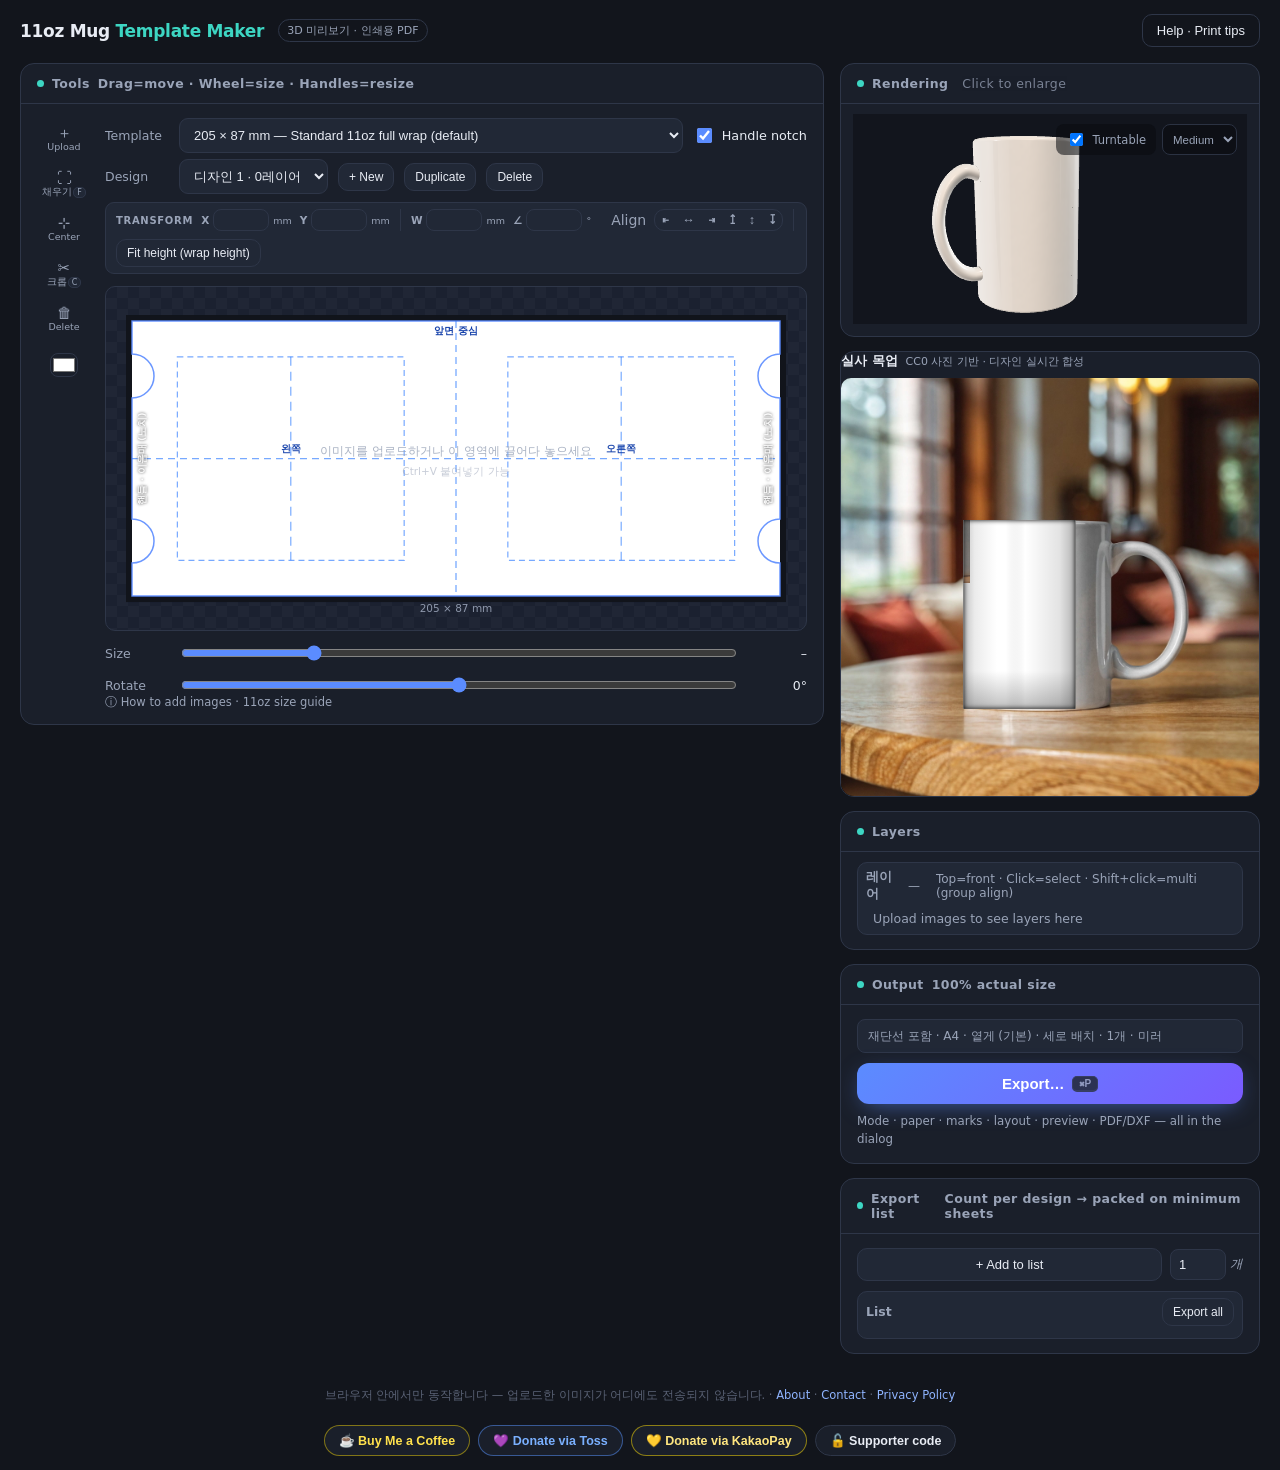
==== index.html @ 8a557fbe "feat(3d): scale the cup model to the design width (no image stretch) - dispCirc(w): slim body radius" ====
<!DOCTYPE html>
<html lang="ko">
<head>
<meta charset="UTF-8">
<meta name="viewport" content="width=device-width, initial-scale=1.0">
<title>11oz 머그컵 템플릿 메이커 — 3D 미리보기 · 인쇄용 PDF</title>
<link rel="stylesheet" href="styles.css?v=20261004l">
</head>
<body>

<header>
  <h1>11oz 머그컵 <span>템플릿 메이커</span></h1>
  <span class="badge">3D 미리보기 · 인쇄용 PDF</span>
  <span class="spacer"></span>
  <button class="btn ghost" id="helpBtn">사용법 · 인쇄 팁</button>
</header>

<main>
  <!-- WORK: big work canvas -->
  <section id="colWork" style="display:flex; flex-direction:column; gap:16px">
    <div class="card">
      <h2><span class="dot"></span>작업 <span class="sub">드래그=이동 · 휠=크기 · 핸들=리사이즈</span></h2>
      <div class="body ed-grid">
        <div class="toolrail" role="toolbar" aria-label="편집 도구">
          <button class="tool" id="fileBtn" title="이미지 업로드… (드래그&드롭 · Ctrl+V 가능)"><span class="ic">＋</span><span class="tl">업로드</span></button>
          <button class="tool" id="fitBtn" title="면에 꽉 채우기 (단축키 F)"><span class="ic">⛶</span><span class="tl">채우기<kbd>F</kbd></span></button>
          <button class="tool" id="centerBtn" title="가운데 정렬"><span class="ic">⊹</span><span class="tl">가운데</span></button>
          <button class="tool" id="cropBtn" title="선택 이미지를 사각형으로 자르기 (단축키 C)"><span class="ic">✂</span><span class="tl">크롭<kbd>C</kbd></span></button>
          <button class="tool" id="rmBtn" title="선택 이미지 삭제 (Delete)"><span class="ic">🗑</span><span class="tl">삭제</span></button>
          <button class="tool spacer-tool" tabindex="-1" aria-hidden="true"></button>
          <label class="tool bgtool" title="배경색"><input type="color" id="bgColor" value="#ffffff"></label>
          <input type="file" id="fileIn" accept="image/*" hidden>
        </div>
        <div class="ed-main">
        <div class="row" style="margin-top:0">
          <label class="lbl">템플릿</label>
          <select id="presetSel" style="flex:1">
            <option value="205x87">205 × 87 mm — 표준 11oz 풀랩 (기본)</option>
            <option value="216x89">216 × 89 mm — 8.5″ × 3.5″</option>
            <option value="229x89">229 × 89 mm — 9″ × 3.5″</option>
            <option value="197x89">197 × 89 mm — 7.75″ × 3.5″</option>
            <option value="custom">사용자 지정…</option>
          </select>
          <label class="check" title="실제 11oz 풀랩은 양쪽 짧은 가장자리에 핸들 반원 노치가 있습니다">
            <input type="checkbox" id="notchChk" checked> 핸들 노치
          </label>
        </div>
        <div class="row" id="customSizeRow" style="display:none">
          <label class="lbl">가로(mm)</label><input type="number" id="cwIn" min="60" max="260" step="0.5" value="205">
          <label class="lbl">세로(mm)</label><input type="number" id="chIn" min="40" max="120" step="0.5" value="87">
          <button class="btn small" id="applySize"> 적용</button>
        </div>
        <div class="row" style="margin-top:6px">
          <label class="lbl">디자인</label>
          <select id="designSel" title="독립된 디자인(시트) — 각각 별도의 레이어 스택"></select>
          <button class="btn small" id="dsgAdd" title="새 디자인 시트 추가">+ 새</button>
          <button class="btn small" id="dsgDup" title="현재 디자인 복제">복제</button>
          <button class="btn small" id="dsgDel" title="현재 디자인 삭제">삭제</button>
        </div>
        <div class="row ctrlbar">
          <span class="cb-lab">변형</span>
          <span class="numf"><label for="cxIn">X</label><input class="num" type="number" id="cxIn" step="0.5" title="선택 이미지 중심 X (mm)"><i>mm</i></span>
          <span class="numf"><label for="cyIn">Y</label><input class="num" type="number" id="cyIn" step="0.5" title="선택 이미지 중심 Y (mm)"><i>mm</i></span>
          <span class="cb-sep"></span>
          <span class="numf"><label for="wIn">W</label><input class="num" type="number" id="wIn" min="5" step="1" title="선택 이미지 폭 (mm)"><i>mm</i></span>
          <span class="numf"><label for="rotIn">∠</label><input class="num" type="number" id="rotIn" min="-180" max="180" step="1" title="회전 각도 (°)"><i>°</i></span>
          <span class="spacer" style="flex:1"></span>
          <span class="kv">정렬</span>
          <div class="seg" id="alignSeg" title="선택 레이어 정렬 — 1개=템플릿 기준, 여러 개=그룹 기준">
            <button data-a="l" title="왼쪽 맞춤">⇤</button>
            <button data-a="hc" title="가로 가운데">↔</button>
            <button data-a="r" title="오른쪽 맞춤">⇥</button>
            <button data-a="t" title="위쪽 맞춤">↥</button>
            <button data-a="vc" title="세로 가운데">↕</button>
            <button data-a="b" title="아래쪽 맞춤">↧</button>
          </div>
          <span class="cb-sep"></span>
          <button class="btn small" id="hfitBtn" title="선택한 이미지의 높이를 랩(템플릿) 높이에 비율 유지 맞춤">높이 맞추기 (랩 높이)</button>
        </div>
        <div id="cropBar">
          <span>✂ 크롭 모드 — 사각형 안=이동, 모서리 핸들=크기 조절</span>
          <span class="spacer" style="flex:1"></span>
          <button class="btn small primary" id="cropApply">적용</button>
          <button class="btn small" id="cropCancel">취소</button>
        </div>
        <div id="editorWrap" style="margin-top:12px">
          <canvas id="editor"></canvas>
          <div id="dropOverlay">이미지를 놓아주세요</div>
        </div>
        <div class="row">
          <label class="lbl">크기</label>
          <input type="range" id="scaleR" min="10" max="400" value="100">
          <span class="val" id="scaleV">–</span>
        </div>
        <div class="row">
          <label class="lbl">회전</label>
          <input type="range" id="rotR" min="-180" max="180" value="0">
          <span class="val" id="rotV">0°</span>
        </div>
        <details class="mini"><summary>이미지 넣는 법 · 11oz 크기 참고</summary>
          <div class="hint">파일을 화면에 <b>끌어다 놓거나</b> <kbd>Ctrl+V</kbd>로 붙여넣을 수 있습니다.
          <b>11oz 기준</b> 높이 약 9.5cm · 지름 약 8.2cm (프린터/press에 따라 ±몇 mm 보정). 실측 재단 크기는 “사용자 지정”으로.</div>
        </details>
        </div>
      </div>
    </div>
  </section>

  <!-- RAIL: mini render (top-right) + layers + output -->
  <section id="colRail">
    <div class="card" id="renderCard">
      <h2><span class="dot"></span>렌더링<span class="sub">클릭해서 크게 보기</span></h2>
      <div class="body" style="padding:10px 12px 12px">
        <div id="stageHome">
          <div id="stage">
            <canvas id="mug3d"></canvas>
            <div class="stage-ctrl">
              <label><input type="checkbox" id="autoSpin" checked> 턴테이블</label>
              <select id="spinSpd" title="턴테이블 회전 속도">
                <option value="0.08">느리게</option>
                <option value="0.20" selected>보통</option>
                <option value="0.45">빠르게</option>
              </select>
            </div>
            <div class="stage-hint">🖱️ 드래그=회전(상하=시점 고도) · Shift/우클릭 드래그=이동 · Ctrl 드래그=기울임 · 휠=줌 · 더블클릭=리셋</div>
          </div>
        </div>
      </div>
    </div>

    <div class="card" id="photoCard">
      <div class="ph-head"><b>실사 목업</b><span class="sub">CC0 사진 기반 · 디자인 실시간 합성</span></div>
      <div id="photoHome"><canvas id="mockup"></canvas></div>
    </div>
    <div class="card" id="layersCard">
      <h2><span class="dot"></span>레이어</h2>
      <div class="body" style="padding-top:10px">
        <div id="layerBox" style="margin-top:0">
          <div class="lyr-head"><b>레이어</b><span id="lyrCount"></span>
            <span class="spacer" style="flex:1"></span>
            <span>위=화면 위 · 클릭=선택 · Shift+클릭=복수(그룹 정렬)</span></div>
          <ul id="layerList"></ul>
        </div>
      </div>
    </div>

    <div class="card">
      <h2><span class="dot"></span>출력<span class="sub">100% 실제 크기</span></h2>
      <div class="body">
        <div class="out-sum" id="pdMini">재단선 포함 · A4 · 세로 배치 · 1개</div>
        <button class="btn primary full" id="printOpen" title="내보내기 다이얼로그 (Ctrl/⌘+P)">내보내기… <kbd>⌘P</kbd></button>
        <div class="hint" style="margin-top:8px">모드 · 용지 · 마크 · 배치 · 미리보기 · PDF/DXF — 전부 다이얼로그에서</div>
        <div id="adSlot" hidden></div>
      </div>
    </div>

    <div class="card">
      <h2><span class="dot"></span>내보내기 목록<span class="sub">디자인별 배치 개수 → 최소 용지로 한 번에</span></h2>
      <div class="body">
        <div class="save-row">
          <button class="btn full" id="draftSaveBtn" title="현재 작업을 목록에 추가">＋ 목록 추가</button>
          <span class="ncnt"><input id="draftSaveN" class="num" type="number" min="1" max="99" step="1" value="1" aria-label="배치 개수"><i>개</i></span>
        </div>
        <div id="draftBox">
          <div class="dhead"><span>목록 <span id="draftCount">(0)</span></span><span class="grow"></span>
            <button class="btn small" id="draftExportAll" disabled>전체 내보내기</button></div>
          <ul id="draftList"><li class="empty">아직 저장된 작업이 없습니다 — “임시 저장”을 누르면 여기에 쌓입니다.</li></ul>
        </div>

      </div>
    </div>
  </section>
</main>

<!-- render modal: big rendered view -->
<div id="renderModal">
  <div class="modal">
    <button class="btn small close" id="renderClose">닫기 ✕</button>
    <h3 style="margin-top:0">렌더링 미리보기</h3>
    <div id="renderSlot"></div>
  </div>
</div>

<div id="ctxMenu" hidden>
  <button data-act="back">뒤로 보내기</button>
  <button data-act="toback">맨 뒤로 보내기</button>
</div>

<!-- save panel (framed/sandboxed preview cannot auto-download) -->
<div id="savePanel">
  <div class="modal">
    <div class="pd-head"><h3>💾 저장 패널</h3><button class="btn small" id="spClose">닫기 ✕</button></div>
    <div id="spBody"></div>
  </div>
</div>

<!-- export dialog (single design or whole list) -->
<div id="printModal">
  <div class="modal print-dlg">
    <div class="pd-head">
      <h3>내보내기</h3>
      <span class="pd-sub">A4 전용 · 100% 실제 크기</span>
      <button class="btn small close" id="printClose">닫기 ✕</button>
    </div>
    <div class="pd-body">
      <div class="pd-opts">
        <div class="row" style="margin-top:0">
          <label class="lbl">범위</label>
          <div class="seg" id="scopeSeg">
            <button data-v="single" class="on">현재 디자인</button>
            <button data-v="list">목록 전체</button>
          </div>
          <span class="kv" id="scopeHint">한 장 내보내기</span>
        </div>

        <details class="acc" open>
          <summary>인쇄 내용<span class="acc-tag" id="sumContent">재단선 포함 · A4</span></summary>
          <div class="acc-body">
            <div class="row" style="margin-top:0">
              <label class="lbl">출력 모드</label>
              <div class="seg" id="modeSeg">
                <button data-v="cut" class="on">재단선 포함</button>
                <button data-v="mark">인식 마크만 (실루엣/스캔앤컷)</button>
              </div>
            </div>

            <div class="row">
              <label class="lbl">용지</label>
              <span class="kv" id="paperFixed">A4 · 210 × 297 mm <b>(고정)</b></span>
            </div>

            <div id="cutOpts">
              <div class="row">
                <label class="lbl">재단선 색</label>
                <div class="seg" id="cutSeg">
                  <button data-v="faint">아주 옅게</button>
                  <button data-v="light" class="on">옅게 (기본)</button>
                  <button data-v="mid">보통</button>
                </div>
                <span class="kv" id="cutSpec">0.15pt · 페일 시안</span>
              </div>
            </div>

            <div id="markOpts" style="display:none">
              <div class="row">
                <label class="lbl">기기</label>
                <div class="seg" id="markSeg">
                  <button data-v="silhouette" class="on">실루엣 (Type 1)</button>
                  <button data-v="brother">브라더 스캔앤컷 DX</button>
                </div>
              </div>
              <details class="mini"><summary>마크·DXF 안내</summary>
                <div class="hint" id="markHint"></div>
              </details>
            </div>
          </div>
        </details>

        <details class="acc" open>
          <summary>배치<span class="acc-tag" id="sumLayout">자동 · 1개 · 미러</span></summary>
          <div class="acc-body">
            <div class="row" style="margin-top:0">
              <label class="lbl">배치</label>
              <div class="seg" id="orientSeg">
                <button data-v="auto" class="on">자동</button>
                <button data-v="v">세로</button>
                <button data-v="h">가로</button>
              </div>
            </div>

            <div class="row" id="copiesRow">
              <label class="lbl">개수</label>
              <select id="copiesSel" title="페이지에 배치할 개수 — 가로 최대 3 · 세로 최대 2">
                <option value="1" selected>1개</option>
                <option value="2">2개</option>
                <option value="3">3개</option>
              </select>
              <label class="check" title="서브리메이션 전사 인쇄는 좌우를 반전해서 인쇄합니다">
                <input type="checkbox" id="mirrorChk" checked> 좌우 반전(미러) 인쇄
              </label>
            </div>

            <div class="row" id="copyDesignRow" style="display:none" title="배치별로 다른 디자인을 지정할 수 있습니다">
              <label class="lbl">배치별 디자인</label>
              <span id="copyDesignSel" style="display:flex; gap:8px; flex-wrap:wrap; align-items:center"></span>
            </div>
          </div>
        </details>

        <div class="row" id="bmCutRow" style="display:none">
          <label class="lbl">컷 파일</label>
          <label class="cbrow"><input type="checkbox" id="bmCut"><span>DXF + SVG 컷 파일도 함께 저장 (개별 파일 · ZIP 없음)</span></label>
        </div>

      </div>
      <div class="pd-view">
        <div class="divider"></div>

        <canvas id="pagePrev" width="420" height="594"></canvas>
        <div class="prev-nav" id="prevNav" style="display:none">
          <button class="btn small" id="prevPgPrev" title="이전 쪽">◀</button>
          <span id="prevPgInfo">1 / 1</span>
          <button class="btn small" id="prevPgNext" title="다음 쪽">▶</button>
        </div>
        <div class="prev-cap" id="prevCap">미리보기</div>

        <div class="hint" style="margin-top:8px">
          인쇄는 꼭 <b>“실제 크기 / 100%”</b> (맞춤 인쇄 금지) · 미러 켜짐 = 전사용 · 화면 미리보기 = 실제 머그에 올린 모습
        </div>
      </div>
    </div>
    <div class="pd-foot">
        <div id="exportBar">
          <button class="btn primary" id="exportBtn">PDF 내보내기</button>
          <button class="btn" id="dxfBtn" style="display:none"
            title="컷 외곽 벡터 — Silhouette Studio / Brother Canvas Workspace에서 불러오기">DXF 내보내기 (컷 외곽)</button>
          <span class="grow"></span>
          <span class="kv" id="fitInfo"></span>
        </div>

    </div>
  </div>
</div>

<footer><span>브라우저 안에서만 동작합니다 — 업로드한 이미지가 어디에도 전송되지 않습니다. · <a href="about.html">소개</a> · <a href="contact.html">문의</a> · <a href="privacy.html">개인정보처리방침</a></span></footer>
<div id="supportRow" aria-label="후원 링크"></div>

<div id="toast"></div>

<div id="helpModal">
  <div class="modal">
    <button class="btn small close" id="helpClose">닫기 ✕</button>
    <h3>기본 사용 흐름</h3>
    <ul>
      <li>템플릿 크기 선택 (기본 <code>205 × 87 mm</code>, 인치 기원 템플릿도 선택 가능)</li>
      <li>이미지 업로드 → 2D 편집기에서 드래그/휠로 위치·크기·회전 지정 (3D 미리보기에 바로 반영) · 내보내기 시 <b>저장 패널</b>이 열립니다 · 일괄 내보내기는 <b>합본 PDF (A4)</b> · <b>앞면/뒷면 가이드</b>(파란 점선, 인쇄 안 됨) — 왼쪽·가운데·오른쪽 3곳 스냅(2.5mm 안으로 끌면 자동 스냅 + “왼쪽/앞면/오른쪽 정렬 ✓”), 뒷면·핸들=양쪽 가장자리(템플릿 노치/라벨 위치)</li>
      <li>3D 뷰: <b>드래그</b>=회전(상하=고도) · <b>Shift/우클릭 드래그</b>=화면 이동 · <b>Ctrl 드래그</b>=좌우 기울임 · <b>휠</b>=줌 · <b>더블클릭</b>=뷰 리셋 · <b>턴테이블</b>=자동 360° 회전(속도 선택 가능, 드래그해서 놓으면 관성 회전)</li>
      <li><b>내보내기 다이얼로그</b>(상단·우측 레일 버튼 또는 <kbd>Ctrl/⌘+P</kbd>) — <b>범위(현재 디자인/목록 전체)</b>·모드·마크·배치를 왼쪽에서, <b>미리보기</b>·PDF/DXF 내보내기를 오른쪽/하단에서 · 용지는 <b>A4 전용</b> · 100% 크기로 인쇄</li>
      <li><b>디자인·레이어</b>: 이미지는 레이어로 쌓입니다 — 목록에서 <b>순서 바꾸기(▲▼)·보이기/숨기기·삭제·선택</b>, 정렬 버튼 6개(좌/가운데/우·상/중앙/하)로 템플릿에 맞춤. <b>+새 디자인</b>으로 시트를 따로 만들고, 배치가 2개 이상이면 <b>배치별 디자인</b>으로 서로 다른 디자인을 한 페이지에 섞어 인쇄할 수 있습니다 (같은 것도 여러 개, 다른 것도 여러 개)</li>
      <li><b>작업창·렌더링·임시저장</b>: 오른쪽 <b>렌더링 창 클릭</b> = 모달에서 크게 보기 (더블클릭은 취소+뷰 리셋, ESC/바깥 클릭으로 닫기) · 레이어 <b>Shift+클릭</b>으로 복수 선택 후 정렬 → <b>그룹 기준</b> 정렬 · <b>크롭</b> 버튼으로 영역 잘라내기(적용/취소) · 레이어 <b>W</b> 버튼(기본 ON)으로 흰색을 투명 처리해 인쇄 불가 W 제거 · <b>임시 저장</b> 버튼으로 쌓아두고 <b>전체 내보내기</b> → 내보내기 창의 <b>범위=목록 전체</b>로 합본 PDF 한 번에 저장 (ZIP 없음 · 미리보기에서 쪽 확인)</li>
    </ul>

    <h3>인쇄 요령</h3>
    <ul>
      <li>스케일은 반드시 <b>100% (실제 크기)</b>. “맞춤/페이지에 맞게”는 크기가 어긋납니다.</li>
      <li><b>미러(좌우 반전) ON</b>: 서브리메이션 전사 인쇄용 — 전사지는 도면을 뒤집어 붙이므로 반전해서 인쇄해야 머그에 정방향으로 나옵니다. 이미지가 이미 반전된 파일이면 체크를 해제하세요.</li>
      <li>용지: 기본 <b>A4</b> (실루엣/스캔앤컷 인터넷 A4 마크 템플릿과 동일 배치 · US Letter도 선택 가능) · 양면 아님 · 고품질 사진/서브리메이션 용지 권장</li>
      <li>템플릿 모양: 실제 11oz 풀랩처럼 <b>양쪽 짧은 가장자리에 핸들 노치(반원 컷아웃)</b>가 있습니다. 머그press용 평판이 필요하면 노치를 해제하세요.</li>
    </ul>

    <h3>모드 1 — 재단선 포함 (가위/재단기용)</h3>
    <ul>
      <li>템플릿 <b>외곽선(노치 포함)</b>을 따라 <b>0.15pt 페일 시안 절취선</b>이 인쇄됩니다(거의 보이지 않는 색).</li>
      <li><b>배치(중복 인쇄)</b>: 재단선 모드는 <b>가로 최대 3개 / 세로 최대 2개</b>까지 한 페이지에 배치됩니다.</li>
      <li>재단선 바깥의 안내문은 잘라내면 사라지는 여백용 텍스트입니다.</li>
      <li>종이 재단기(트리머)로 선을 따라 재단 → 전사 테이프로 머그에 고정.</li>
    </ul>

    <h3>모드 2 — 인식 마크만 인쇄 (절취선 없음)</h3>
    <ul>
      <li><b>실루엣 (Silhouette Type 1)</b>: 좌상단 사각 마크 + 우상단·좌하단 L자 마크 — 공식 <i>Silhouette Connect</i> 매뉴얼의 도면에서 <b>이미지로 추출</b> PDF의 별도 레이어(OCG)로 배치했습니다 (임의 그리기 아님). Studio 기본값 준수: 인셋 15.875mm · 길이 20mm · 두께 0.99mm(0.039″), 용지 <b>A4</b>
        Studio에서 <code>페이지 설정 → 등록 마크 → Type 1, A4</code>를 맞춘 뒤 재단 사각형을 그리면 컷 데이터가 됩니다. (PDF는 마크와 도면만 인쇄)</li>
      <li><b>브라더 스캔앤컷 DX (Print to Cut)</b>: 네 모서리 타깃(동심원+바) 마크 — 공식 <i>Brother ScanNCut Link</i> 매뉴얼 다이어그램에서 <b>이미지로 추출</b> 별도 레이어로 배치했습니다. 용지 <b>A4</b>
        CanvasWorkspace에서 <code>Artboard Size = A4</code> + <code>Show Registration Mark</code>를 켜고 재단 사각형(= 템플릿 크기)을 그려 FCM으로 전송하세요. 배치가 조금 다를 경우를 대비해 마크 위치 오차가 있으면 기기의 스캔(직접 컷) 기능을 쓰세요.</li>
      <li>이 모드에서는 <b>절취선을 인쇄하지 않습니다</b> — 대신 <b>DXF 내보내기</b>로 컷 외곽 벡터 파일을 받아 실루엣 스튜디오/브라더 캔버스에 그대로 불러오세요 (레이어 불필요, mm 단위, 페이지 좌표 일치).</li>
      <li>이 모드의 배치는 <b>세로만</b> 가능하며 병렬 <b>최대 2개</b>까지 배치됩니다.</li>
      <li>선택한 개수가 인식 마크 영역과 겹치면 <b>자동으로 개수를 줄이고 안내</b>합니다 (가능한 크기에서는 2개 그대로).</li> 재단 경계는 인쇄된 디자인 가장자리(배경색 경계)를 보고 재단하거나, 컷 데이터의 사각형을 따릅니다. 배경을 흰색으로 두면 경계가 보이지 않니 배경색을 지정하는 편이 재단하기 쉽습니다.</li>
      <li>마크는 검정으로 또렷해야 인식됩니다. 광택/색이 있는 용지에는 인식이 어려울 수 있습니다.</li>
    </ul>

    <h3>튜닝 팁</h3>
    <ul>
      <li>머그/프린터마다 오차가 있으니, 첫 시안을 재단해서 실측 → “사용자 지정” 크기로 보정하세요.</li>
      <li>재단선 색은 “아주 옅게 → 옅게 → 보통” 중 출력 결과에 맞게 고르면 됩니다.</li>
    </ul>
  </div>
</div>

<script type="importmap">{"imports":{"three":"./vendor/three.module.js"}}</script>
  <!-- ===== script load order: vendor → data → app slices → i18n/effects → 3D ===== -->
  <!-- vendor/lib -->
  <script src="js/fcm-lib.js?v=20261004l"></script>
  <script src="js/pure.js?v=20261004l"></script>
  <script src="js/config.js?v=20261004l"></script>
  <!-- data/pipeline -->
  <script src="js/store.js?v=20261005b"></script>
  <script src="js/export.js?v=20261005b"></script>
  <!-- app slices (dependency order) -->
  <script src="js/design-core.js?v=20261006d"></script>
  <script src="js/stage3d.js?v=20261005c"></script>
  <script src="js/editor-canvas.js?v=20261005c"></script>
  <script src="js/editor-ops.js?v=20261005c"></script>
  <script src="js/editor-preview.js?v=20261005c"></script>
  <script src="js/support.js?v=20261005c"></script>
  <script src="js/app.js?v=20261005c"></script>
  <!-- i18n/effects -->
  <script src="js/i18n.js?v=20261005a"></script>
  <script src="js/mockup.js?v=20261006d"></script>
  <!-- 3D stage -->
  <script src="js/mv-boot.js?v=20261006d"></script>
</body>
</html>
---- styles.css ----
:root{
    --bg:#12151c; --panel:#1a1f2a; --panel2:#212836; --line:#2e3648;
    --txt:#e8ecf4; --sub:#9aa4b8; --acc:#5b8cff; --acc2:#3dd6c3;
    --warn:#ffb454; --err:#ff6b7a; --ok:#4ade80;
    --radius:14px;
  }
  *{box-sizing:border-box; -webkit-tap-highlight-color:transparent}
  html,body{margin:0; padding:0; background:var(--bg); color:var(--txt);
    font-family:system-ui,-apple-system,"Apple SD Gothic Neo","Malgun Gothic","Noto Sans KR",sans-serif; font-size:14px;}
  header{display:flex; align-items:center; gap:14px; padding:14px 20px 6px;}
  header h1{font-size:17px; margin:0; font-weight:700; letter-spacing:-.3px}
  header h1 span{color:var(--acc2); font-weight:600}
  header .badge{font-size:11px; color:var(--sub); border:1px solid var(--line); padding:3px 8px; border-radius:99px}
  header .spacer{flex:1}
  .btn{appearance:none; border:1px solid var(--line); background:var(--panel2); color:var(--txt);
    padding:8px 14px; border-radius:10px; font-size:13px; cursor:pointer; transition:.15s; font-weight:500}
  .btn:hover{border-color:var(--acc); color:#fff}
  .btn.primary{background:linear-gradient(135deg,var(--acc),#7a5bff); border:none; color:#fff; font-weight:700;
    padding:12px 22px; font-size:15px; border-radius:12px; box-shadow:0 6px 24px -8px rgba(91,140,255,.7)}
  .btn.primary:hover{filter:brightness(1.1)}
  .btn.primary:disabled{opacity:.45; cursor:not-allowed; box-shadow:none}
  .btn.small{padding:6px 10px; font-size:12px}
  .btn.ghost{background:transparent}

  main{display:grid; gap:16px; padding:10px 20px 28px; max-width:1720px; margin:0 auto;
    grid-template-columns:minmax(0,1fr) 420px;
    grid-template-areas:"work rail"; align-items:start}
  #colWork{grid-area:work} #colRail{grid-area:rail}
  #colRail{display:flex; flex-direction:column; gap:14px}
  @media (max-width:1279px){
    main{grid-template-columns:minmax(0,1fr) 360px}
  }
  @media (max-width:980px){
    main{grid-template-columns:1fr; grid-template-areas:"work" "rail"}
  }
  .card{background:var(--panel); border:1px solid var(--line); border-radius:var(--radius); overflow:hidden}
  .card h2{font-size:12.5px; margin:0; padding:12px 16px; color:var(--sub); font-weight:600;
    border-bottom:1px solid var(--line); display:flex; align-items:center; gap:8px; letter-spacing:.4px}
  .card h2 .dot{width:7px;height:7px;border-radius:50%;background:var(--acc2)}
  .card .body{padding:14px 16px}

  /* 3D */
  #stage{position:relative; background:
     radial-gradient(1200px 500px at 50% -10%, #2a3347 0%, transparent 60%),
     linear-gradient(#171c26,#12151c);
     min-height:190px; height:210px}
  #renderSlot #stage{min-height:400px; height:min(66vh,560px)}
  #stageHome:empty::after{content:'모달을 여세요'}
  #mug3d{width:100%; height:100%; display:block; touch-action:none; cursor:grab}
  #mug3d:active{cursor:grabbing}
  .stage-hint{position:absolute; left:12px; bottom:10px; font-size:11.5px; color:var(--sub);
    background:rgba(10,12,16,.55); backdrop-filter:blur(6px); padding:6px 10px; border-radius:8px; pointer-events:none}
  .stage-ctrl{position:absolute; right:10px; top:10px; display:flex; gap:6px}
  .stage-ctrl label{display:flex; align-items:center; gap:6px; font-size:11.5px; color:var(--sub);
    background:rgba(10,12,16,.55); padding:6px 10px; border-radius:8px; cursor:pointer}
  .stage-ctrl select{font-size:11.5px; color:var(--sub); background:rgba(10,12,16,.55);
    border:1px solid #2b3242; border-radius:8px; padding:6px 6px; cursor:pointer; outline:none}

  /* editor */
  #editorWrap{position:relative; background:
    repeating-conic-gradient(#202635 0% 25%, #1b2130 0% 50%) 0 0/22px 22px;
    border-radius:10px; border:1px solid var(--line); overflow:hidden}
  #editor{width:100%; display:block; touch-action:none}
  #dropOverlay{position:absolute; inset:0; display:none; align-items:center; justify-content:center;
    background:rgba(91,140,255,.12); border:2px dashed var(--acc); border-radius:10px; font-weight:700; color:#cfe0ff; pointer-events:none}
  #editorWrap.dragover #dropOverlay{display:flex}
  .row{display:flex; gap:10px; align-items:center; margin-top:12px; flex-wrap:wrap}
  .row label.lbl{font-size:12.5px; color:var(--sub); min-width:64px}
  /* design/layer panel */
  #layerBox{margin-top:10px; border:1px solid var(--line); border-radius:10px;
    background:var(--panel2); padding:6px 8px 4px}
  #layerBox .lyr-head{display:flex; align-items:center; gap:8px; font-size:12px; color:var(--sub); margin-bottom:4px}
  #layerBox .lyr-head b{color:var(--text); font-size:12.5px}
  #layerList{list-style:none; margin:0; padding:0; max-height:120px; overflow:auto}
  #layerList li{display:flex; align-items:center; gap:6px; padding:3px 6px; border-radius:7px;
    font-size:12.5px; color:var(--text); cursor:pointer; border:1px solid transparent}
  #layerList li:hover{background:rgba(255,255,255,0.04)}
  #layerList li.on{background:rgba(91,140,255,0.16); border-color:rgba(91,140,255,0.55)}
  #layerList li.hidden-layer .lyr-name{opacity:.4; text-decoration:line-through}
  #layerList .lyr-name{flex:1; overflow:hidden; text-overflow:ellipsis; white-space:nowrap}
  #layerList .lbtn{background:none; border:none; color:var(--sub); cursor:pointer;
    font-size:12.5px; padding:1px 5px; border-radius:5px; line-height:1.3}
  #layerList .lbtn:hover{background:rgba(255,255,255,0.10); color:var(--text)}
  #layerList .eye{width:22px; text-align:center}
  #alignSeg{flex:0 0 auto; flex-wrap:wrap}
  #alignSeg button{padding:3px 7px; font-size:12.5px}
  #copyDesignRow .cdsel{max-width:130px}
  /* output panel: collapsible groups */
  .acc{border:1px solid var(--line); border-radius:10px; background:var(--panel2); margin-top:10px}
  .acc>summary{cursor:pointer; padding:9px 12px; font-size:12.5px; color:var(--sub);
    font-weight:600; display:flex; align-items:center; gap:8px; list-style:none; user-select:none}
  .acc>summary::-webkit-details-marker{display:none}
  .acc>summary::before{content:'▸'; font-size:10px; color:var(--sub); transition:transform .15s}
  .acc[open]>summary::before{content:'▾'}
  .acc>summary:hover{color:var(--txt)}
  .acc-tag{margin-left:auto; font-weight:500; color:var(--txt); background:var(--panel);
    border:1px solid var(--line); padding:1px 9px; border-radius:999px; font-size:11.5px; white-space:nowrap}
  .acc-body{padding:2px 12px 12px; display:flex; flex-direction:column; gap:6px}
  .acc-body .hint{margin-top:4px}
  details.mini>summary{cursor:pointer; font-size:11.5px; color:var(--sub); list-style:none; user-select:none}
  details.mini>summary::-webkit-details-marker{display:none}
  details.mini>summary::before{content:'ⓘ '}
  details.mini>summary:hover{color:var(--txt)}
  #exportBar #fitInfo{margin-left:auto}
  /* render mini card */
  #renderCard h2 .sub{font-weight:400; opacity:.75; margin-left:6px}
  #renderCard .stage-hint{display:none}          /* long hint only in modal */
  /* layer multi-select (group align) */
  #layerList li.sel{box-shadow:inset 0 0 0 1.5px rgba(91,140,255,.75)}
    /* drafts (임시 저장 목록) */
  #draftBox{margin-top:10px; border:1px solid var(--line); border-radius:10px; background:var(--panel2); padding:6px 8px}
  #draftBox .dhead{display:flex; align-items:center; gap:8px; font-size:12.5px; color:var(--sub); font-weight:600}
  #draftBox .dhead .grow{flex:1}
  #draftList{list-style:none; margin:6px 0 0; padding:0; max-height:150px; overflow:auto; display:flex; flex-direction:column; gap:5px}
  #draftList li{display:flex; align-items:center; gap:7px; background:var(--panel); border:1px solid var(--line);
    border-radius:8px; padding:4px 7px; font-size:12px; color:var(--txt)}
  #draftList li img{width:34px; height:24px; object-fit:cover; border-radius:4px; background:#fff; flex:none}
  #draftList .empty{color:var(--sub); font-size:11.8px; padding:4px 2px; border:none; background:none}
  /* crop bar */
  #cropBar{display:none; align-items:center; gap:8px; margin-top:8px; font-size:12.5px; color:var(--sub)}
  #cropBar.show{display:flex}
  /* render modal extras */
  #renderModal .modal{max-width:min(86vw,1020px); text-align:center}
  #renderModal #stage{margin:0 auto; border-radius:12px; overflow:hidden}
  input[type=range]{flex:1; min-width:110px; accent-color:var(--acc)}
  .val{font-variant-numeric:tabular-nums; font-size:12.5px; color:var(--txt); min-width:58px; text-align:right}
  input[type=number]{width:74px; background:var(--panel2); border:1px solid var(--line); color:var(--txt);
    padding:7px 8px; border-radius:8px; font-size:13px}
  input[type=color]{width:42px; height:32px; border:1px solid var(--line); background:var(--panel2);
    border-radius:8px; padding:2px; cursor:pointer}
  select{background:var(--panel2); border:1px solid var(--line); color:var(--txt); padding:8px 10px;
    border-radius:9px; font-size:13px; cursor:pointer}
  .seg{display:inline-flex; background:var(--panel2); border:1px solid var(--line); border-radius:10px; overflow:hidden}
  .seg button{appearance:none; border:none; background:transparent; color:var(--sub); padding:8px 13px;
    font-size:12.5px; cursor:pointer; font-weight:600}
  .seg button.on{background:var(--acc); color:#fff}
  .seg button:disabled{opacity:.35; cursor:not-allowed}
  .hint{font-size:11.8px; color:var(--sub); line-height:1.55; margin-top:8px}
  .hint b{color:var(--txt)}
  .divider{height:1px; background:var(--line); margin:14px -16px}
  .inline{display:flex; align-items:center; gap:8px}
  .check{display:flex; align-items:center; gap:7px; font-size:12.8px; color:var(--txt); cursor:pointer; user-select:none}
  .check input{accent-color:var(--acc); width:15px; height:15px}

  /* page preview */
  #pagePrev{width:100%; max-width:300px; display:block; margin:0 auto; border-radius:6px;
    box-shadow:0 8px 30px -12px #000; background:#fff}
  .prev-cap{text-align:center; font-size:11.5px; color:var(--sub); margin-top:8px}

  #exportBar{display:flex; gap:12px; align-items:center; margin-top:14px; flex-wrap:wrap}
  #exportBar .grow{flex:1}

  #toast{position:fixed; left:50%; bottom:26px; transform:translateX(-50%) translateY(80px);
    background:#0c0f15; border:1px solid var(--line); color:var(--txt); padding:11px 18px; border-radius:12px;
    font-size:13.5px; opacity:0; transition:.35s; z-index:60; pointer-events:none; box-shadow:0 12px 40px -10px #000}
  #toast.show{transform:translateX(-50%) translateY(0); opacity:1}
  #toast.err{border-color:var(--err); color:#ffd7dc}
  #toast.ok{border-color:var(--ok)}

  /* modal */
  #savePanel{position:fixed; inset:0; z-index:90; background:rgba(5,7,10,.82); backdrop-filter:blur(4px);
  display:none; align-items:center; justify-content:center}
#savePanel.open{display:flex}
#savePanel .modal{width:min(94vw,760px); max-height:94vh; overflow:auto; text-align:left}
#savePanel h3{margin:0 0 4px; text-align:center}
#savePanel .sp-name{font-weight:700; font-size:13.5px; word-break:break-all; margin:6px 0 2px}
#savePanel .sp-sub{font-size:12px; color:var(--sub)}
#savePanel iframe{width:100%; height:min(38vh,340px); border:1px solid #2a3140; border-radius:8px;
  background:#fff; margin-top:8px}
#savePanel .sp-hint{font-size:12.5px; line-height:1.6; color:var(--sub);
  background:#141926; border:1px solid #242c3d; border-radius:8px; padding:8px 10px; margin-top:8px}
#savePanel .sp-hint b{color:#dfe6f3}
#savePanel .sp-btns{display:flex; gap:8px; flex-wrap:wrap; margin-top:8px}
#savePanel .sp-drag{display:block; text-align:center; padding:8px 10px; border-radius:8px; margin-top:8px;
  border:1px dashed #3d4a63; color:#8fb4ff; font-size:12.5px; font-weight:600; text-decoration:none;
  background:#10141d; width:100%}
#savePanel .sp-url{width:100%; margin-top:8px; font-size:11.5px; padding:7px 9px; border-radius:6px;
  border:1px solid #2a3140; background:#0e1219; color:#9fb2d0}
#renderModal{position:fixed; inset:0; background:rgba(5,7,10,.78); backdrop-filter:blur(4px);
    display:none; align-items:center; justify-content:center; z-index:60; padding:20px}
  #renderModal.open{display:flex}
  /* ---- print settings dialog (Illustrator-style) ---- */
  #printModal{position:fixed; inset:0; background:rgba(5,7,10,.78); backdrop-filter:blur(4px);
    display:none; align-items:center; justify-content:center; z-index:70; padding:18px}
  #printModal.open{display:flex}
  #printModal .print-dlg{width:min(1140px,95vw); max-height:92vh; display:flex; flex-direction:column;
    padding:0; overflow:hidden; text-align:left}
  .pd-head{display:flex; align-items:baseline; gap:12px; padding:14px 18px 12px; border-bottom:1px solid var(--line)}
  .pd-head h3{margin:0; font-size:15px; color:var(--acc2)}
  .pd-sub{font-size:12px; color:var(--sub)}
  .pd-head .close{margin-left:auto; align-self:center}
  .pd-body{display:grid; grid-template-columns:minmax(0,1.25fr) minmax(300px,.9fr); gap:18px;
    padding:16px 18px; overflow:auto; flex:1; min-height:0}
  .pd-view{border-left:1px solid var(--line); padding-left:18px; display:flex; flex-direction:column; gap:8px}
  .pd-foot{border-top:1px solid var(--line); padding:12px 18px; background:var(--panel2)}
  .pd-foot #exportBar{display:flex; gap:10px; align-items:center}
  .out-sum{font-size:12px; color:var(--sub); background:var(--panel2); border:1px solid var(--line);
    border-radius:8px; padding:7px 10px; margin-bottom:10px; line-height:1.5}
  .btn.wide, .btn.full{width:100%; justify-content:center; display:inline-flex; align-items:center; gap:8px}
  kbd{font-family:inherit; font-size:10.5px; background:var(--panel3, #141922); border:1px solid var(--line);
    border-bottom-width:2px; border-radius:5px; padding:0 5px; color:var(--sub)}
  .btn kbd{font-size:10px; opacity:.85}
  /* ---- Illustrator-like tool rail + control bar ---- */
  .ed-grid{display:grid; grid-template-columns:54px minmax(0,1fr); gap:14px; align-items:start}
  .toolrail{display:flex; flex-direction:column; gap:4px; width:54px}
  .tool{display:flex; flex-direction:column; align-items:center; gap:1px; padding:7px 2px 5px;
    background:transparent; border:1px solid transparent; border-radius:9px; cursor:pointer;
    color:var(--sub); font-size:9.5px; line-height:1.15; font-family:inherit}
  .tool:hover{background:var(--panel2); border-color:var(--line); color:var(--fg)}
  .tool .ic{font-size:15px; line-height:1}
  .tool kbd{font-size:8px; padding:0 3px; border-bottom-width:1px; margin-left:1px}
  .tool.spacer-tool{flex:0; height:6px; padding:0; border:none; background:none}
  .bgtool{cursor:pointer; padding:5px 2px}
  .bgtool input{width:28px; height:24px; padding:0; border:1px solid var(--line); background:none; cursor:pointer}
  .ctrlbar{align-items:center; gap:8px; background:var(--panel2); border:1px solid var(--line);
    border-radius:9px; padding:6px 10px; margin-top:8px !important; flex-wrap:wrap}
  .cb-lab{font-size:10px; letter-spacing:.07em; color:var(--sub); text-transform:uppercase; font-weight:700}
  .numf{display:inline-flex; align-items:center; gap:4px; font-size:10.5px; color:var(--sub)}
  .numf label{color:var(--sub); font-weight:700; font-size:10.5px}
  .numf .num{width:56px; padding:3px 6px; font-size:12px; font-variant-numeric:tabular-nums}
  .numf .num::-webkit-outer-spin-button,.numf .num::-webkit-inner-spin-button{-webkit-appearance:none; margin:0}
  .numf .num{-moz-appearance:textfield; appearance:textfield}
  .numf i{font-style:normal; font-size:9.5px; color:var(--sub)}
  .cb-sep{width:1px; align-self:stretch; background:var(--line); margin:0 2px}
  @media (max-width:980px){
    #layersCard{order:-1}          /* narrow: layer panel ABOVE the render card */
    .ed-grid{grid-template-columns:minmax(0,1fr)}
    .toolrail{flex-direction:row; width:100%; flex-wrap:wrap}
    .tool{flex:1 1 auto}
    .tool.spacer-tool{display:none}
    .pd-body{grid-template-columns:1fr}
    .pd-view{border-left:0; border-top:1px solid var(--line); padding:14px 0 0}
  }
  #helpModal{position:fixed; inset:0; background:rgba(5,7,10,.72); backdrop-filter:blur(4px);
    display:none; align-items:center; justify-content:center; z-index:50; padding:20px}
  #helpModal.open{display:flex}
  .modal{background:var(--panel); border:1px solid var(--line); border-radius:16px; max-width:760px;
    max-height:86vh; overflow:auto; padding:22px 26px; line-height:1.65; font-size:13.5px}
  .modal h3{margin:18px 0 6px; font-size:14.5px; color:var(--acc2)}
  .modal h3:first-child{margin-top:0}
  .modal ul{margin:4px 0; padding-left:20px}
  .modal li{margin:3px 0}
  .modal .close{position:sticky; top:0; float:right; margin:-6px -6px 0 0}
  .modal code{background:var(--panel2); padding:1px 6px; border-radius:5px; font-size:12.5px}
  kbd{background:var(--panel2); border:1px solid var(--line); border-bottom-width:2px; border-radius:5px;
    padding:1px 6px; font-size:11.5px}
  .kv{color:var(--sub)}
  footer{text-align:center; color:#596174; font-size:11.5px; padding:6px 0 22px}

  /* ---- small-viewport safety (R4c) ---- */
  @media (max-width:700px){
    header{flex-wrap:wrap; gap:8px; padding:10px 12px 4px}
    header .spacer{flex:1 1 100%; height:0}
    main{padding:8px 10px 24px; gap:12px}
    .card h2{padding:10px 12px}
    .row{gap:8px}
    .row label.lbl{min-width:0}
    .seg{flex-wrap:wrap}
    .btn{padding:7px 11px; font-size:12.5px}
    .btn.primary{padding:10px 16px; font-size:14px}
    footer{flex-wrap:wrap; gap:8px !important; padding:10px 12px !important}
    .modal{padding:16px 14px; max-height:92vh}
    #colRail .card .row .numf input.num{min-width:64px}
  }
  /* never let flex rows force horizontal page scroll */
  .seg,.numf,.cbrow{max-width:100%}

  /* ---- unified export list (R5) ---- */
  .save-row{display:flex; gap:8px; align-items:center; margin-top:0}
  .save-row .full{flex:1}
  .ncnt{display:inline-flex; align-items:center; gap:4px; color:var(--sub); font-size:12.5px}
  .ncnt .num{width:56px}
  #draftList .ncount{width:52px; padding:2px 4px; font-size:12.5px}
  #draftList li{gap:6px}
  #draftList .cnt-wrap{display:inline-flex; align-items:center; gap:3px; color:var(--sub); font-size:11.5px; flex:0 0 auto}
  /* batch modal cut-file row */
  .cbrow{display:inline-flex; align-items:center; gap:8px; font-size:13px; color:var(--txt); cursor:pointer}
  .cbrow input{accent-color:var(--acc)}
  /* ad slot (inline banner — policy-safe, no popup) */
  #adSlot{position:relative; margin-top:10px; border:1px dashed rgba(255,180,84,.55); border-radius:10px;
    background:linear-gradient(180deg, rgba(255,180,84,.10), rgba(255,180,84,.04));
    padding:10px 30px 10px 12px; font-size:12.5px; color:#ffd9a6; line-height:1.5}
  #adSlot .ad-x{position:absolute; top:4px; right:6px; background:none; border:none; color:rgba(255,220,170,.75);
    font-size:13px; cursor:pointer; padding:2px 6px}
  #adSlot .ad-x:hover{color:#fff}
  #adSlot ins{display:block}
  /* donation buttons row */
  #supportRow{display:flex; gap:8px; flex-wrap:wrap; justify-content:center; padding:0 16px 14px; background:var(--bg)}
  #supportRow a,#supportRow button{display:inline-flex; align-items:center; gap:6px; text-decoration:none;
    border:1px solid var(--line); background:var(--panel); color:var(--txt); border-radius:999px;
    padding:7px 14px; font-size:12.5px; font-weight:600; cursor:pointer; transition:.15s}
  #supportRow a:hover,#supportRow button:hover{border-color:var(--acc); transform:translateY(-1px)}
  #supportRow .s-bmc{border-color:rgba(255,221,0,.45); color:#ffe14d}
  #supportRow .s-toss{border-color:rgba(86,148,255,.5); color:#7ab0ff}
  #supportRow .s-kakao{border-color:rgba(255,223,0,.5); color:#ffe680}
  @media (max-width:700px){ #supportRow{padding:0 10px 12px} #supportRow a,#supportRow button{font-size:12px; padding:6px 11px} }

  /* ---- export dialog: preview nav + scope row ---- */
  .prev-nav{display:flex; align-items:center; justify-content:center; gap:10px; margin-top:8px}
  .prev-nav span{font-size:12.5px; color:var(--sub); min-width:56px; text-align:center}
  #scopeSeg button:disabled{opacity:.45; cursor:not-allowed}

  /* block interactions while the imposed preview is recomputing (state races) */
  #printModal.busy .pd-body{opacity:.55; pointer-events:none; user-select:none}
  #printModal.busy #exportBar button{pointer-events:none}

/* ---- context menu (z-order actions) ---- */
#ctxMenu{position:fixed; z-index:70; min-width:170px; background:var(--panel2);
  border:1px solid var(--line); border-radius:10px; padding:5px; box-shadow:0 10px 30px rgba(0,0,0,.45)}
#ctxMenu[hidden]{display:none}
#ctxMenu button{display:block; width:100%; text-align:left; background:none; border:none;
  color:var(--text); font:inherit; font-size:13px; padding:8px 11px; border-radius:7px; cursor:pointer}
#ctxMenu button:hover{background:rgba(91,140,255,.18)}
#ctxMenu button:disabled{opacity:.35; cursor:not-allowed; background:none}

footer a{color:#8fb4ff; text-decoration:none} footer a:hover{text-decoration:underline}

/* photoreal mockup card (#10) */
#photoCard .ph-head{display:flex; align-items:baseline; gap:8px; margin-bottom:8px}
#photoCard .ph-head b{font-size:13px}
#photoCard .ph-head .sub{font-size:11px; color:var(--sub)}
#photoHome{position:relative; border-radius:10px; overflow:hidden; background:#000}
#mockup{display:block; width:100%}
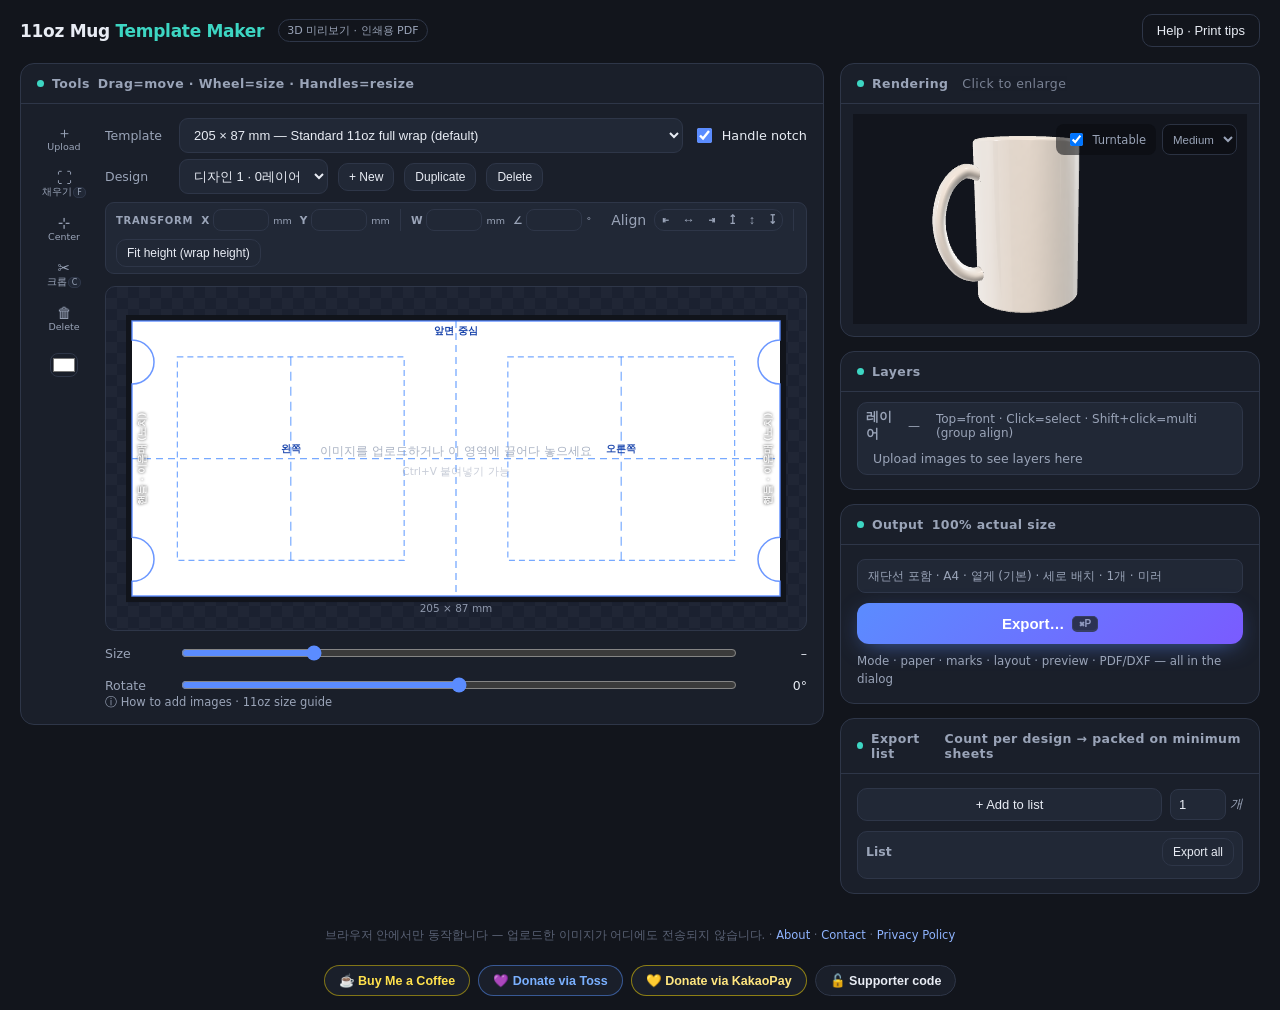
==== commit 6d575ede: "fix(notch): anchor semicircle notches to the GLB handle feet; drop photo-mockup card - notchGeom: ce" ====
--- a/index.html
+++ b/index.html
@@ -128,10 +128,6 @@
       </div>
     </div>
 
-    <div class="card" id="photoCard">
-      <div class="ph-head"><b>실사 목업</b><span class="sub">CC0 사진 기반 · 디자인 실시간 합성</span></div>
-      <div id="photoHome"><canvas id="mockup"></canvas></div>
-    </div>
     <div class="card" id="layersCard">
       <h2><span class="dot"></span>레이어</h2>
       <div class="body" style="padding-top:10px">
@@ -386,7 +382,7 @@
   <script src="js/store.js?v=20261005b"></script>
   <script src="js/export.js?v=20261005b"></script>
   <!-- app slices (dependency order) -->
-  <script src="js/design-core.js?v=20261006d"></script>
+  <script src="js/design-core.js?v=20261006e"></script>
   <script src="js/stage3d.js?v=20261005c"></script>
   <script src="js/editor-canvas.js?v=20261005c"></script>
   <script src="js/editor-ops.js?v=20261005c"></script>
@@ -395,8 +391,7 @@
   <script src="js/app.js?v=20261005c"></script>
   <!-- i18n/effects -->
   <script src="js/i18n.js?v=20261005a"></script>
-  <script src="js/mockup.js?v=20261006d"></script>
   <!-- 3D stage -->
-  <script src="js/mv-boot.js?v=20261006d"></script>
+  <script src="js/mv-boot.js?v=20261006e"></script>
 </body>
 </html>
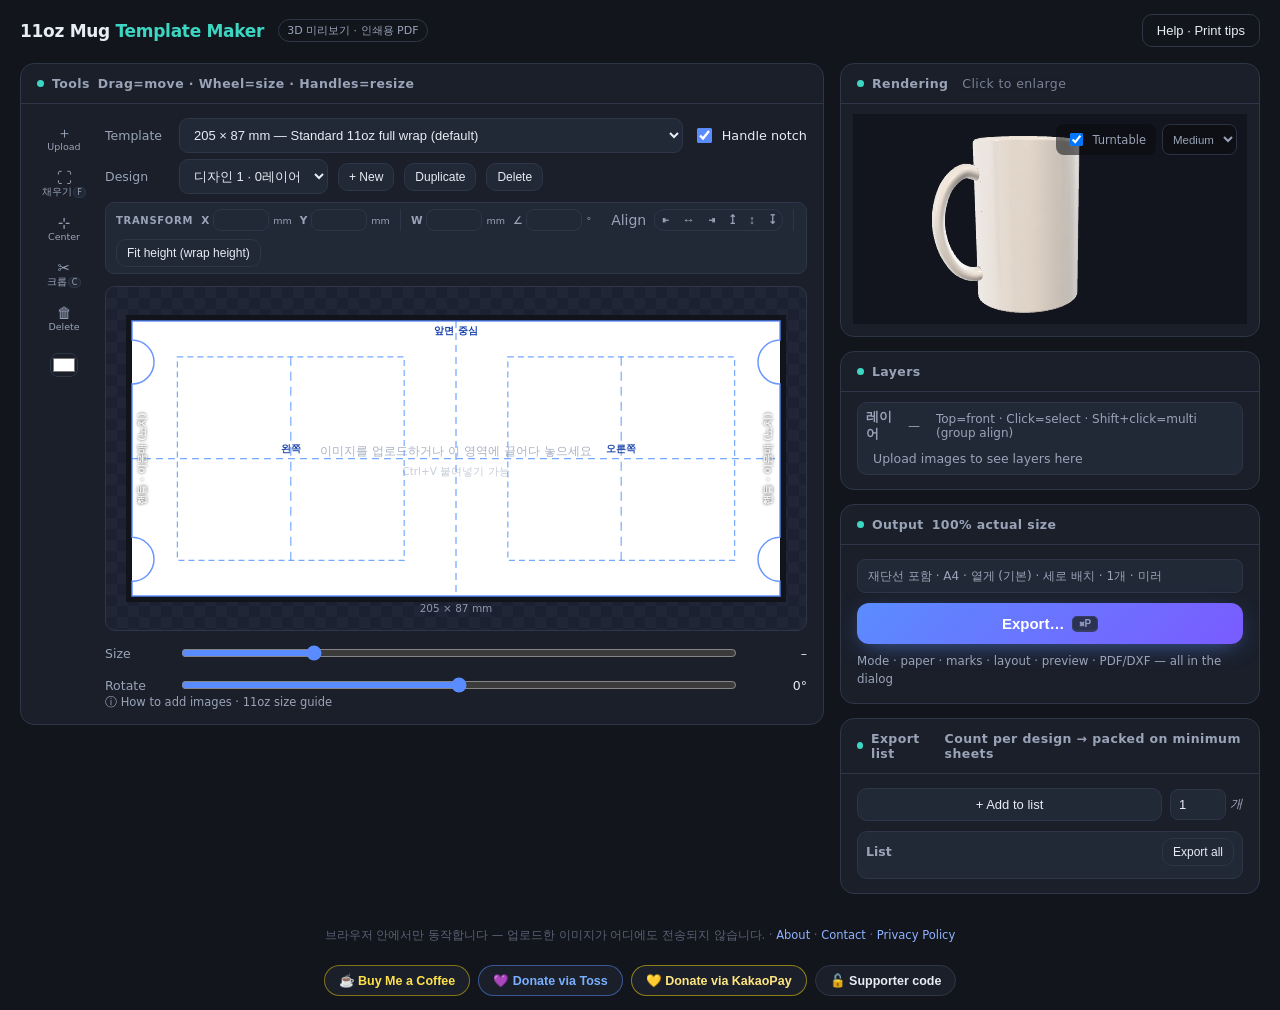
==== commit 7718f107: "fix(3d): uploads/edits didn't reach the 3D mug on 197×89 — dispose+realloc the body texture when the" ====
--- a/index.html
+++ b/index.html
@@ -392,6 +392,6 @@
   <!-- i18n/effects -->
   <script src="js/i18n.js?v=20261005a"></script>
   <!-- 3D stage -->
-  <script src="js/mv-boot.js?v=20261006e"></script>
+  <script src="js/mv-boot.js?v=20261006f"></script>
 </body>
 </html>
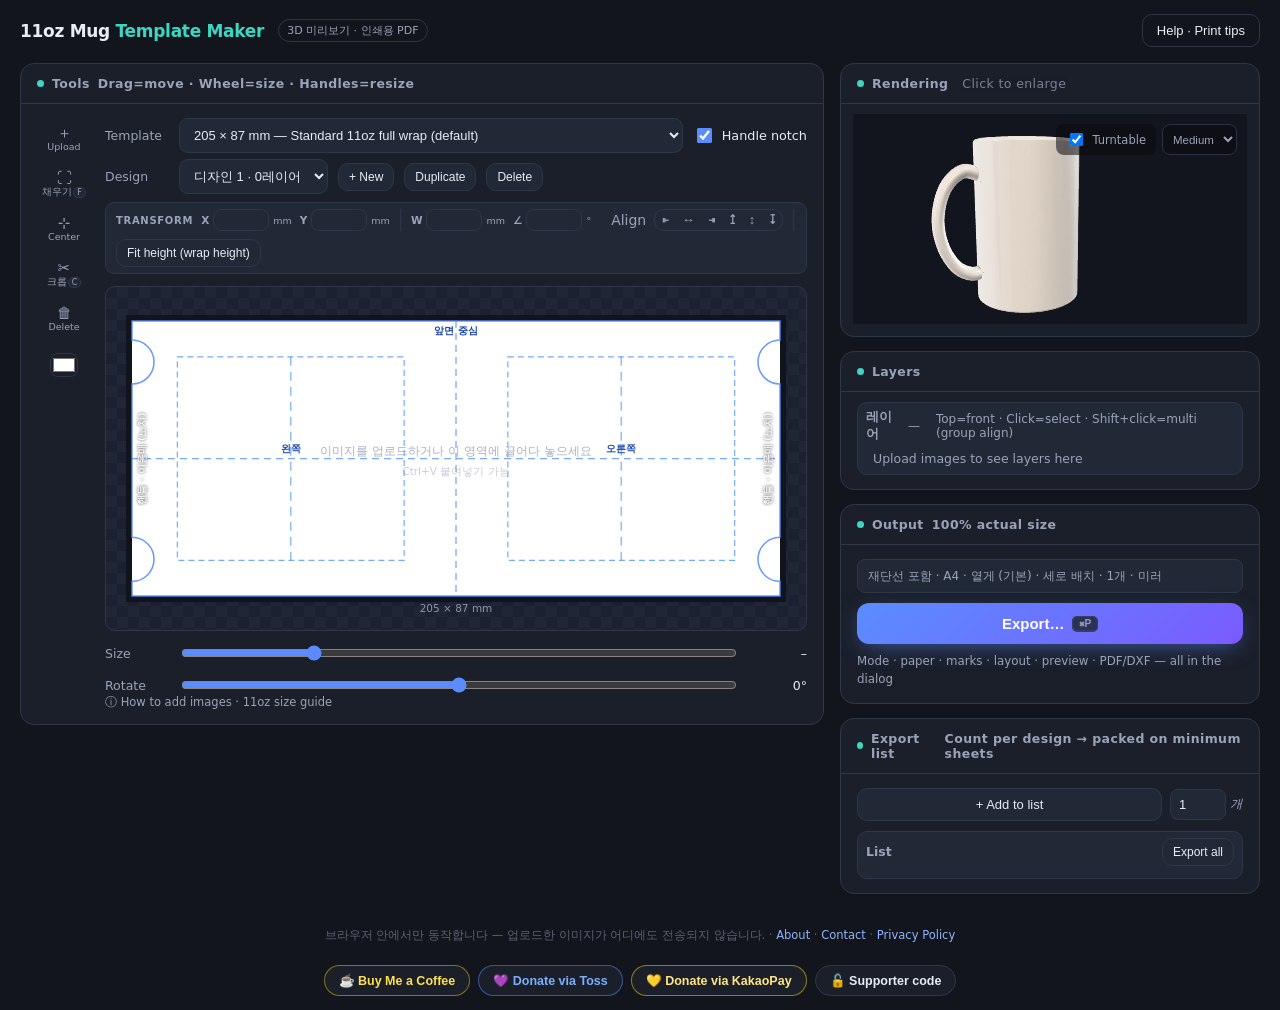
==== commit abbe08f6: "feat(export): 실루엣 전면 제거 — 브라더 단일 출력 (UI #markSeg 제거·machine=brother 고정/구드래프트 보정·Type1 마크/코드/i18n/도움말" ====
--- a/index.html
+++ b/index.html
@@ -216,7 +216,7 @@
               <label class="lbl">출력 모드</label>
               <div class="seg" id="modeSeg">
                 <button data-v="cut" class="on">재단선 포함</button>
-                <button data-v="mark">인식 마크만 (실루엣/스캔앤컷)</button>
+                <button data-v="mark">인식 마크만 (스캔앤컷)</button>
               </div>
             </div>
 
@@ -238,13 +238,6 @@
             </div>
 
             <div id="markOpts" style="display:none">
-              <div class="row">
-                <label class="lbl">기기</label>
-                <div class="seg" id="markSeg">
-                  <button data-v="silhouette" class="on">실루엣 (Type 1)</button>
-                  <button data-v="brother">브라더 스캔앤컷 DX</button>
-                </div>
-              </div>
               <details class="mini"><summary>마크·DXF 안내</summary>
                 <div class="hint" id="markHint"></div>
               </details>
@@ -309,7 +302,7 @@
         <div id="exportBar">
           <button class="btn primary" id="exportBtn">PDF 내보내기</button>
           <button class="btn" id="dxfBtn" style="display:none"
-            title="컷 외곽 벡터 — Silhouette Studio / Brother Canvas Workspace에서 불러오기">DXF 내보내기 (컷 외곽)</button>
+            title="컷 외곽 벡터 — Brother Canvas Workspace에서 불러오기">DXF 내보내기 (컷 외곽)</button>
           <span class="grow"></span>
           <span class="kv" id="fitInfo"></span>
         </div>
@@ -340,7 +333,7 @@
     <ul>
       <li>스케일은 반드시 <b>100% (실제 크기)</b>. “맞춤/페이지에 맞게”는 크기가 어긋납니다.</li>
       <li><b>미러(좌우 반전) ON</b>: 서브리메이션 전사 인쇄용 — 전사지는 도면을 뒤집어 붙이므로 반전해서 인쇄해야 머그에 정방향으로 나옵니다. 이미지가 이미 반전된 파일이면 체크를 해제하세요.</li>
-      <li>용지: 기본 <b>A4</b> (실루엣/스캔앤컷 인터넷 A4 마크 템플릿과 동일 배치 · US Letter도 선택 가능) · 양면 아님 · 고품질 사진/서브리메이션 용지 권장</li>
+      <li>용지: 기본 <b>A4</b> (스캔앤컷 인터넷 A4 마크 템플릿과 동일 배치 · US Letter도 선택 가능) · 양면 아님 · 고품질 사진/서브리메이션 용지 권장</li>
       <li>템플릿 모양: 실제 11oz 풀랩처럼 <b>양쪽 짧은 가장자리에 핸들 노치(반원 컷아웃)</b>가 있습니다. 머그press용 평판이 필요하면 노치를 해제하세요.</li>
     </ul>
 
@@ -354,11 +347,9 @@
 
     <h3>모드 2 — 인식 마크만 인쇄 (절취선 없음)</h3>
     <ul>
-      <li><b>실루엣 (Silhouette Type 1)</b>: 좌상단 사각 마크 + 우상단·좌하단 L자 마크 — 공식 <i>Silhouette Connect</i> 매뉴얼의 도면에서 <b>이미지로 추출</b> PDF의 별도 레이어(OCG)로 배치했습니다 (임의 그리기 아님). Studio 기본값 준수: 인셋 15.875mm · 길이 20mm · 두께 0.99mm(0.039″), 용지 <b>A4</b>
-        Studio에서 <code>페이지 설정 → 등록 마크 → Type 1, A4</code>를 맞춘 뒤 재단 사각형을 그리면 컷 데이터가 됩니다. (PDF는 마크와 도면만 인쇄)</li>
       <li><b>브라더 스캔앤컷 DX (Print to Cut)</b>: 네 모서리 타깃(동심원+바) 마크 — 공식 <i>Brother ScanNCut Link</i> 매뉴얼 다이어그램에서 <b>이미지로 추출</b> 별도 레이어로 배치했습니다. 용지 <b>A4</b>
         CanvasWorkspace에서 <code>Artboard Size = A4</code> + <code>Show Registration Mark</code>를 켜고 재단 사각형(= 템플릿 크기)을 그려 FCM으로 전송하세요. 배치가 조금 다를 경우를 대비해 마크 위치 오차가 있으면 기기의 스캔(직접 컷) 기능을 쓰세요.</li>
-      <li>이 모드에서는 <b>절취선을 인쇄하지 않습니다</b> — 대신 <b>DXF 내보내기</b>로 컷 외곽 벡터 파일을 받아 실루엣 스튜디오/브라더 캔버스에 그대로 불러오세요 (레이어 불필요, mm 단위, 페이지 좌표 일치).</li>
+      <li>이 모드에서는 <b>절취선을 인쇄하지 않습니다</b> — 대신 <b>DXF 내보내기</b>로 컷 외곽 벡터 파일을 받아 브라더 캔버스에 그대로 불러오세요 (레이어 불필요, mm 단위, 페이지 좌표 일치).</li>
       <li>이 모드의 배치는 <b>세로만</b> 가능하며 병렬 <b>최대 2개</b>까지 배치됩니다.</li>
       <li>선택한 개수가 인식 마크 영역과 겹치면 <b>자동으로 개수를 줄이고 안내</b>합니다 (가능한 크기에서는 2개 그대로).</li> 재단 경계는 인쇄된 디자인 가장자리(배경색 경계)를 보고 재단하거나, 컷 데이터의 사각형을 따릅니다. 배경을 흰색으로 두면 경계가 보이지 않니 배경색을 지정하는 편이 재단하기 쉽습니다.</li>
       <li>마크는 검정으로 또렷해야 인식됩니다. 광택/색이 있는 용지에는 인식이 어려울 수 있습니다.</li>
@@ -376,21 +367,21 @@
   <!-- ===== script load order: vendor → data → app slices → i18n/effects → 3D ===== -->
   <!-- vendor/lib -->
   <script src="js/fcm-lib.js?v=20261004l"></script>
-  <script src="js/pure.js?v=20261004l"></script>
+  <script src="js/pure.js?v=20261006g"></script>
   <script src="js/config.js?v=20261004l"></script>
   <!-- data/pipeline -->
-  <script src="js/store.js?v=20261005b"></script>
-  <script src="js/export.js?v=20261005b"></script>
+  <script src="js/store.js?v=20261006g"></script>
+  <script src="js/export.js?v=20261006g"></script>
   <!-- app slices (dependency order) -->
-  <script src="js/design-core.js?v=20261006e"></script>
+  <script src="js/design-core.js?v=20261006g"></script>
   <script src="js/stage3d.js?v=20261005c"></script>
   <script src="js/editor-canvas.js?v=20261005c"></script>
-  <script src="js/editor-ops.js?v=20261005c"></script>
-  <script src="js/editor-preview.js?v=20261005c"></script>
+  <script src="js/editor-ops.js?v=20261006g"></script>
+  <script src="js/editor-preview.js?v=20261006g"></script>
   <script src="js/support.js?v=20261005c"></script>
   <script src="js/app.js?v=20261005c"></script>
   <!-- i18n/effects -->
-  <script src="js/i18n.js?v=20261005a"></script>
+  <script src="js/i18n.js?v=20261006g"></script>
   <!-- 3D stage -->
   <script src="js/mv-boot.js?v=20261006f"></script>
 </body>
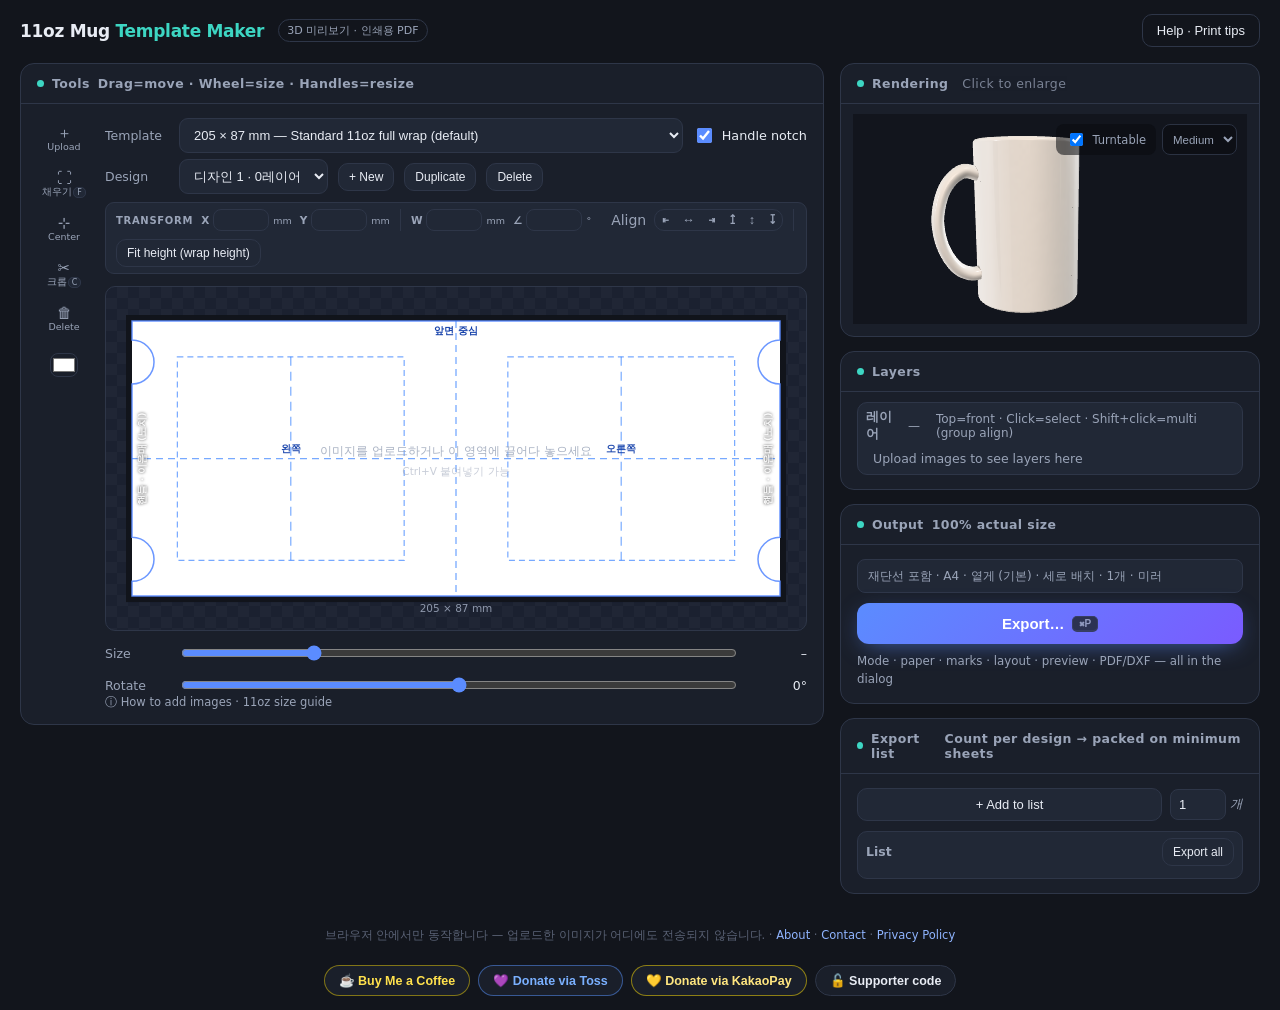
==== commit 2a93b9eb: "feat(export): DXF·FCM 동시 출력 — 단건 마크모드 버튼이 .dxf+.fcm 순차 저장(saveFilesSequential), 저장패널 fcm kind·bmCut " ====
--- a/index.html
+++ b/index.html
@@ -278,7 +278,7 @@
 
         <div class="row" id="bmCutRow" style="display:none">
           <label class="lbl">컷 파일</label>
-          <label class="cbrow"><input type="checkbox" id="bmCut"><span>DXF + SVG 컷 파일도 함께 저장 (개별 파일 · ZIP 없음)</span></label>
+          <label class="cbrow"><input type="checkbox" id="bmCut"><span>DXF + SVG + FCM 컷 파일도 함께 저장 (개별 파일 · ZIP 없음)</span></label>
         </div>
 
       </div>
@@ -302,7 +302,7 @@
         <div id="exportBar">
           <button class="btn primary" id="exportBtn">PDF 내보내기</button>
           <button class="btn" id="dxfBtn" style="display:none"
-            title="컷 외곽 벡터 — Brother Canvas Workspace에서 불러오기">DXF 내보내기 (컷 외곽)</button>
+            title="컷 외곽 벡터(DXF) + 브라더 네이티브 컷 파일(FCM) — Brother Canvas Workspace에서 불러오기">DXF · FCM 내보내기 (컷 외곽)</button>
           <span class="grow"></span>
           <span class="kv" id="fitInfo"></span>
         </div>
@@ -349,7 +349,7 @@
     <ul>
       <li><b>브라더 스캔앤컷 DX (Print to Cut)</b>: 네 모서리 타깃(동심원+바) 마크 — 공식 <i>Brother ScanNCut Link</i> 매뉴얼 다이어그램에서 <b>이미지로 추출</b> 별도 레이어로 배치했습니다. 용지 <b>A4</b>
         CanvasWorkspace에서 <code>Artboard Size = A4</code> + <code>Show Registration Mark</code>를 켜고 재단 사각형(= 템플릿 크기)을 그려 FCM으로 전송하세요. 배치가 조금 다를 경우를 대비해 마크 위치 오차가 있으면 기기의 스캔(직접 컷) 기능을 쓰세요.</li>
-      <li>이 모드에서는 <b>절취선을 인쇄하지 않습니다</b> — 대신 <b>DXF 내보내기</b>로 컷 외곽 벡터 파일을 받아 브라더 캔버스에 그대로 불러오세요 (레이어 불필요, mm 단위, 페이지 좌표 일치).</li>
+      <li>이 모드에서는 <b>절취선을 인쇄하지 않습니다</b> — 대신 <b>DXF · FCM 내보내기</b>로 컷 외곽 벡터(.dxf)와 브라더 네이티브 컷 파일(.fcm)을 받아 브라더 캔버스에 그대로 불러오세요 (레이어 불필요, mm 단위, 페이지 좌표 일치).</li>
       <li>이 모드의 배치는 <b>세로만</b> 가능하며 병렬 <b>최대 2개</b>까지 배치됩니다.</li>
       <li>선택한 개수가 인식 마크 영역과 겹치면 <b>자동으로 개수를 줄이고 안내</b>합니다 (가능한 크기에서는 2개 그대로).</li> 재단 경계는 인쇄된 디자인 가장자리(배경색 경계)를 보고 재단하거나, 컷 데이터의 사각형을 따릅니다. 배경을 흰색으로 두면 경계가 보이지 않니 배경색을 지정하는 편이 재단하기 쉽습니다.</li>
       <li>마크는 검정으로 또렷해야 인식됩니다. 광택/색이 있는 용지에는 인식이 어려울 수 있습니다.</li>
@@ -371,7 +371,7 @@
   <script src="js/config.js?v=20261004l"></script>
   <!-- data/pipeline -->
   <script src="js/store.js?v=20261006g"></script>
-  <script src="js/export.js?v=20261006g"></script>
+  <script src="js/export.js?v=20261006h"></script>
   <!-- app slices (dependency order) -->
   <script src="js/design-core.js?v=20261006g"></script>
   <script src="js/stage3d.js?v=20261005c"></script>
@@ -381,7 +381,7 @@
   <script src="js/support.js?v=20261005c"></script>
   <script src="js/app.js?v=20261005c"></script>
   <!-- i18n/effects -->
-  <script src="js/i18n.js?v=20261006g"></script>
+  <script src="js/i18n.js?v=20261006h"></script>
   <!-- 3D stage -->
   <script src="js/mv-boot.js?v=20261006f"></script>
 </body>
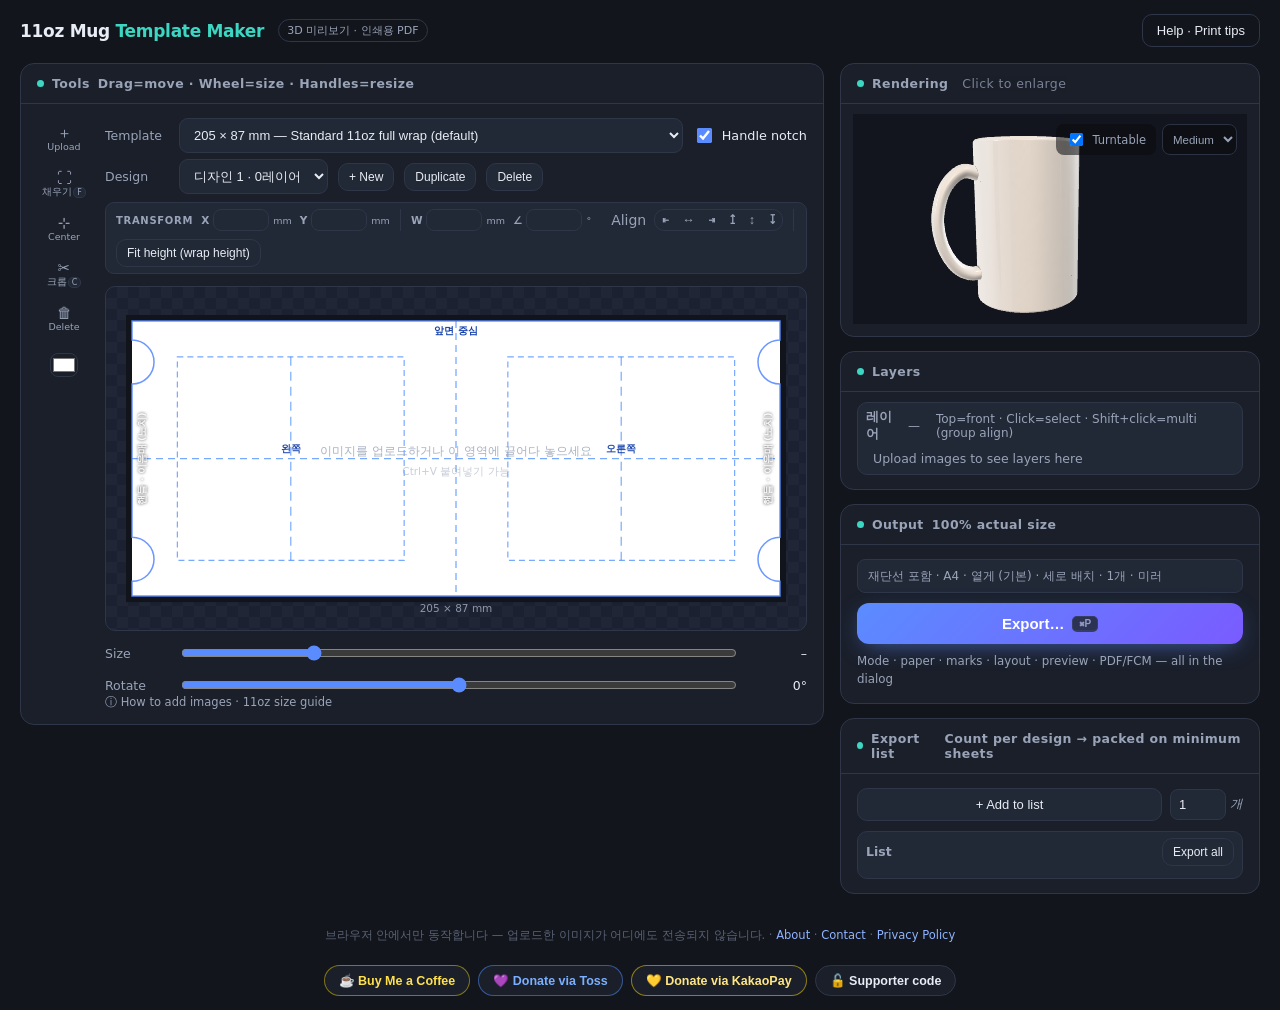
==== commit d8470b67: "feat(export): PDF·FCM 동시 출력으로 전환 — DXF 내보내기 제거(단건 마크모드 #pdfFcmBtn=인쇄용 PDF+.fcm 동일 파일명 쌍, 합본 컷파일=SVG+" ====
--- a/index.html
+++ b/index.html
@@ -145,7 +145,7 @@
       <div class="body">
         <div class="out-sum" id="pdMini">재단선 포함 · A4 · 세로 배치 · 1개</div>
         <button class="btn primary full" id="printOpen" title="내보내기 다이얼로그 (Ctrl/⌘+P)">내보내기… <kbd>⌘P</kbd></button>
-        <div class="hint" style="margin-top:8px">모드 · 용지 · 마크 · 배치 · 미리보기 · PDF/DXF — 전부 다이얼로그에서</div>
+        <div class="hint" style="margin-top:8px">모드 · 용지 · 마크 · 배치 · 미리보기 · PDF/FCM — 전부 다이얼로그에서</div>
         <div id="adSlot" hidden></div>
       </div>
     </div>
@@ -238,7 +238,7 @@
             </div>
 
             <div id="markOpts" style="display:none">
-              <details class="mini"><summary>마크·DXF 안내</summary>
+              <details class="mini"><summary>마크·FCM 안내</summary>
                 <div class="hint" id="markHint"></div>
               </details>
             </div>
@@ -278,7 +278,7 @@
 
         <div class="row" id="bmCutRow" style="display:none">
           <label class="lbl">컷 파일</label>
-          <label class="cbrow"><input type="checkbox" id="bmCut"><span>DXF + SVG + FCM 컷 파일도 함께 저장 (개별 파일 · ZIP 없음)</span></label>
+          <label class="cbrow"><input type="checkbox" id="bmCut"><span>SVG + FCM 컷 파일도 함께 저장 (개별 파일 · ZIP 없음)</span></label>
         </div>
 
       </div>
@@ -301,8 +301,8 @@
     <div class="pd-foot">
         <div id="exportBar">
           <button class="btn primary" id="exportBtn">PDF 내보내기</button>
-          <button class="btn" id="dxfBtn" style="display:none"
-            title="컷 외곽 벡터(DXF) + 브라더 네이티브 컷 파일(FCM) — Brother Canvas Workspace에서 불러오기">DXF · FCM 내보내기 (컷 외곽)</button>
+          <button class="btn" id="pdfFcmBtn" style="display:none"
+            title="인쇄용 PDF(인식 마크 포함) + 브라더 네이티브 컷 파일(FCM) — PDF는 100%로 인쇄, FCM은 Brother Canvas Workspace에서 불러오기">PDF · FCM 내보내기 (인쇄 + 컷)</button>
           <span class="grow"></span>
           <span class="kv" id="fitInfo"></span>
         </div>
@@ -324,7 +324,7 @@
       <li>템플릿 크기 선택 (기본 <code>205 × 87 mm</code>, 인치 기원 템플릿도 선택 가능)</li>
       <li>이미지 업로드 → 2D 편집기에서 드래그/휠로 위치·크기·회전 지정 (3D 미리보기에 바로 반영) · 내보내기 시 <b>저장 패널</b>이 열립니다 · 일괄 내보내기는 <b>합본 PDF (A4)</b> · <b>앞면/뒷면 가이드</b>(파란 점선, 인쇄 안 됨) — 왼쪽·가운데·오른쪽 3곳 스냅(2.5mm 안으로 끌면 자동 스냅 + “왼쪽/앞면/오른쪽 정렬 ✓”), 뒷면·핸들=양쪽 가장자리(템플릿 노치/라벨 위치)</li>
       <li>3D 뷰: <b>드래그</b>=회전(상하=고도) · <b>Shift/우클릭 드래그</b>=화면 이동 · <b>Ctrl 드래그</b>=좌우 기울임 · <b>휠</b>=줌 · <b>더블클릭</b>=뷰 리셋 · <b>턴테이블</b>=자동 360° 회전(속도 선택 가능, 드래그해서 놓으면 관성 회전)</li>
-      <li><b>내보내기 다이얼로그</b>(상단·우측 레일 버튼 또는 <kbd>Ctrl/⌘+P</kbd>) — <b>범위(현재 디자인/목록 전체)</b>·모드·마크·배치를 왼쪽에서, <b>미리보기</b>·PDF/DXF 내보내기를 오른쪽/하단에서 · 용지는 <b>A4 전용</b> · 100% 크기로 인쇄</li>
+      <li><b>내보내기 다이얼로그</b>(상단·우측 레일 버튼 또는 <kbd>Ctrl/⌘+P</kbd>) — <b>범위(현재 디자인/목록 전체)</b>·모드·마크·배치를 왼쪽에서, <b>미리보기</b>·PDF 내보내기(마크 모드 = PDF·FCM)를 오른쪽/하단에서 · 용지는 <b>A4 전용</b> · 100% 크기로 인쇄</li>
       <li><b>디자인·레이어</b>: 이미지는 레이어로 쌓입니다 — 목록에서 <b>순서 바꾸기(▲▼)·보이기/숨기기·삭제·선택</b>, 정렬 버튼 6개(좌/가운데/우·상/중앙/하)로 템플릿에 맞춤. <b>+새 디자인</b>으로 시트를 따로 만들고, 배치가 2개 이상이면 <b>배치별 디자인</b>으로 서로 다른 디자인을 한 페이지에 섞어 인쇄할 수 있습니다 (같은 것도 여러 개, 다른 것도 여러 개)</li>
       <li><b>작업창·렌더링·임시저장</b>: 오른쪽 <b>렌더링 창 클릭</b> = 모달에서 크게 보기 (더블클릭은 취소+뷰 리셋, ESC/바깥 클릭으로 닫기) · 레이어 <b>Shift+클릭</b>으로 복수 선택 후 정렬 → <b>그룹 기준</b> 정렬 · <b>크롭</b> 버튼으로 영역 잘라내기(적용/취소) · 레이어 <b>W</b> 버튼(기본 ON)으로 흰색을 투명 처리해 인쇄 불가 W 제거 · <b>임시 저장</b> 버튼으로 쌓아두고 <b>전체 내보내기</b> → 내보내기 창의 <b>범위=목록 전체</b>로 합본 PDF 한 번에 저장 (ZIP 없음 · 미리보기에서 쪽 확인)</li>
     </ul>
@@ -349,7 +349,7 @@
     <ul>
       <li><b>브라더 스캔앤컷 DX (Print to Cut)</b>: 네 모서리 타깃(동심원+바) 마크 — 공식 <i>Brother ScanNCut Link</i> 매뉴얼 다이어그램에서 <b>이미지로 추출</b> 별도 레이어로 배치했습니다. 용지 <b>A4</b>
         CanvasWorkspace에서 <code>Artboard Size = A4</code> + <code>Show Registration Mark</code>를 켜고 재단 사각형(= 템플릿 크기)을 그려 FCM으로 전송하세요. 배치가 조금 다를 경우를 대비해 마크 위치 오차가 있으면 기기의 스캔(직접 컷) 기능을 쓰세요.</li>
-      <li>이 모드에서는 <b>절취선을 인쇄하지 않습니다</b> — 대신 <b>DXF · FCM 내보내기</b>로 컷 외곽 벡터(.dxf)와 브라더 네이티브 컷 파일(.fcm)을 받아 브라더 캔버스에 그대로 불러오세요 (레이어 불필요, mm 단위, 페이지 좌표 일치).</li>
+      <li>이 모드에서는 <b>절취선을 인쇄하지 않습니다</b> — 대신 <b>PDF · FCM 내보내기</b>로 인쇄용 PDF(마크 포함)와 브라더 네이티브 컷 파일(.fcm)을 함께 받으세요. PDF를 100%로 인쇄하고 FCM은 브라더 캔버스에 그대로 불러오면 페이지 좌표가 일치합니다 (mm 단위).</li>
       <li>이 모드의 배치는 <b>세로만</b> 가능하며 병렬 <b>최대 2개</b>까지 배치됩니다.</li>
       <li>선택한 개수가 인식 마크 영역과 겹치면 <b>자동으로 개수를 줄이고 안내</b>합니다 (가능한 크기에서는 2개 그대로).</li> 재단 경계는 인쇄된 디자인 가장자리(배경색 경계)를 보고 재단하거나, 컷 데이터의 사각형을 따릅니다. 배경을 흰색으로 두면 경계가 보이지 않니 배경색을 지정하는 편이 재단하기 쉽습니다.</li>
       <li>마크는 검정으로 또렷해야 인식됩니다. 광택/색이 있는 용지에는 인식이 어려울 수 있습니다.</li>
@@ -371,17 +371,17 @@
   <script src="js/config.js?v=20261004l"></script>
   <!-- data/pipeline -->
   <script src="js/store.js?v=20261006g"></script>
-  <script src="js/export.js?v=20261006h"></script>
+  <script src="js/export.js?v=20261010a"></script>
   <!-- app slices (dependency order) -->
   <script src="js/design-core.js?v=20261006g"></script>
   <script src="js/stage3d.js?v=20261005c"></script>
   <script src="js/editor-canvas.js?v=20261005c"></script>
-  <script src="js/editor-ops.js?v=20261006g"></script>
-  <script src="js/editor-preview.js?v=20261006g"></script>
-  <script src="js/support.js?v=20261005c"></script>
+  <script src="js/editor-ops.js?v=20261010a"></script>
+  <script src="js/editor-preview.js?v=20261010a"></script>
+  <script src="js/support.js?v=20261010a"></script>
   <script src="js/app.js?v=20261005c"></script>
   <!-- i18n/effects -->
-  <script src="js/i18n.js?v=20261006h"></script>
+  <script src="js/i18n.js?v=20261010a"></script>
   <!-- 3D stage -->
   <script src="js/mv-boot.js?v=20261006f"></script>
 </body>
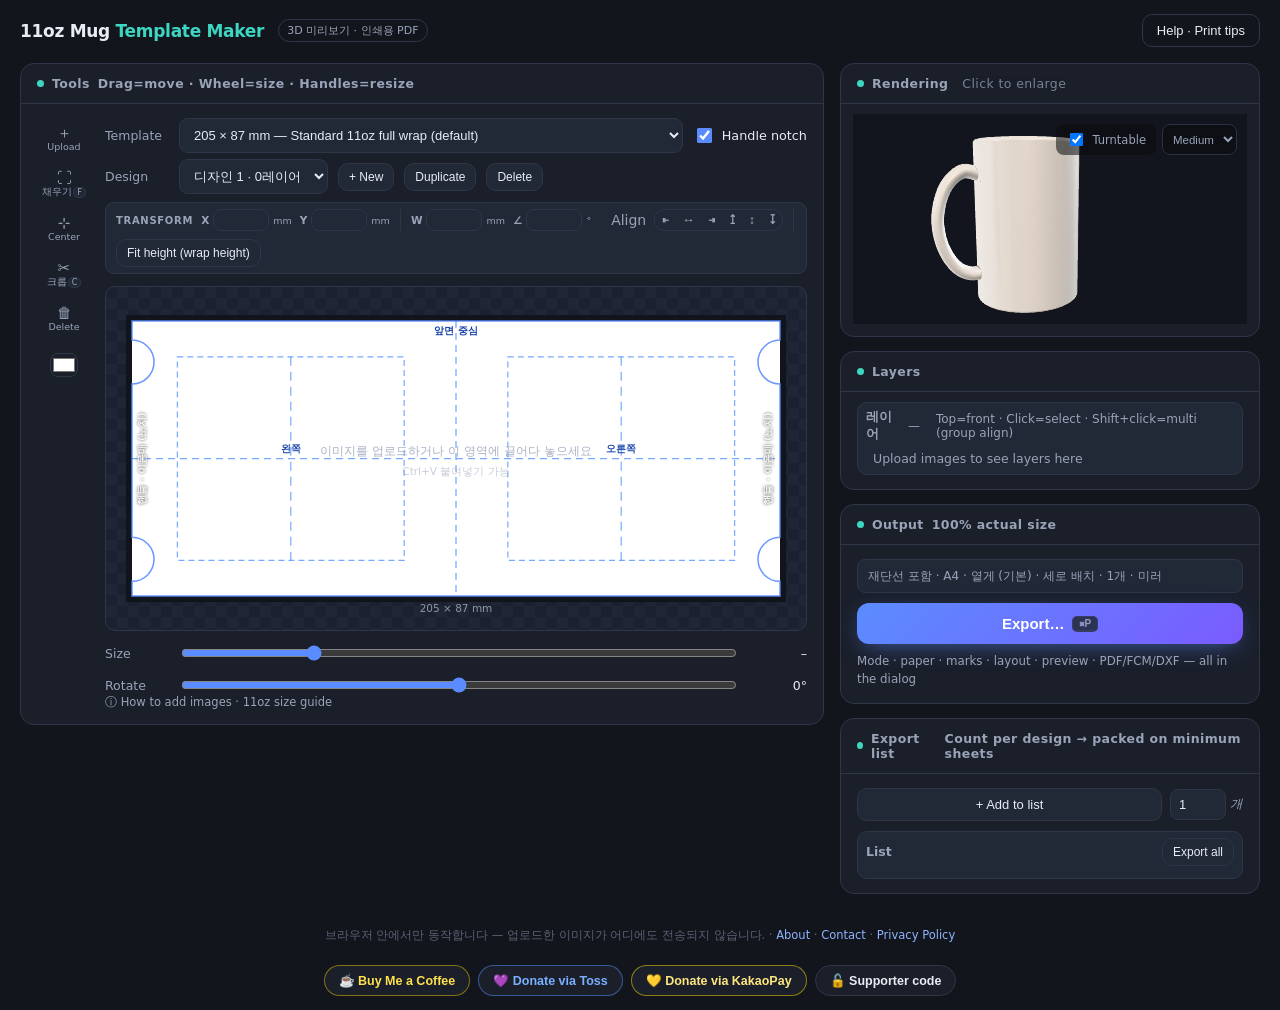
==== commit 45f596ee: "feat(export): 실루엣 지원 = DXF + 등록마크 — 단건 마크모드 버튼을 PDF·FCM·DXF 3종 동시 저장으로 확장(동일 파일명, DXF=실루엣 스튜디오 무료 Ba" ====
--- a/index.html
+++ b/index.html
@@ -145,7 +145,7 @@
       <div class="body">
         <div class="out-sum" id="pdMini">재단선 포함 · A4 · 세로 배치 · 1개</div>
         <button class="btn primary full" id="printOpen" title="내보내기 다이얼로그 (Ctrl/⌘+P)">내보내기… <kbd>⌘P</kbd></button>
-        <div class="hint" style="margin-top:8px">모드 · 용지 · 마크 · 배치 · 미리보기 · PDF/FCM — 전부 다이얼로그에서</div>
+        <div class="hint" style="margin-top:8px">모드 · 용지 · 마크 · 배치 · 미리보기 · PDF/FCM/DXF — 전부 다이얼로그에서</div>
         <div id="adSlot" hidden></div>
       </div>
     </div>
@@ -302,7 +302,7 @@
         <div id="exportBar">
           <button class="btn primary" id="exportBtn">PDF 내보내기</button>
           <button class="btn" id="pdfFcmBtn" style="display:none"
-            title="인쇄용 PDF(인식 마크 포함) + 브라더 네이티브 컷 파일(FCM) — PDF는 100%로 인쇄, FCM은 Brother Canvas Workspace에서 불러오기">PDF · FCM 내보내기 (인쇄 + 컷)</button>
+            title="인쇄용 PDF(인식 마크 포함) + 브라더 컷 파일(FCM) + 실루엣 스튜디오 컷 벡터(DXF) — PDF는 100%로 인쇄, FCM은 Brother Canvas Workspace, DXF는 Silhouette Studio에서 불러오기">PDF · FCM · DXF 내보내기 (인쇄 + 컷)</button>
           <span class="grow"></span>
           <span class="kv" id="fitInfo"></span>
         </div>
@@ -324,7 +324,7 @@
       <li>템플릿 크기 선택 (기본 <code>205 × 87 mm</code>, 인치 기원 템플릿도 선택 가능)</li>
       <li>이미지 업로드 → 2D 편집기에서 드래그/휠로 위치·크기·회전 지정 (3D 미리보기에 바로 반영) · 내보내기 시 <b>저장 패널</b>이 열립니다 · 일괄 내보내기는 <b>합본 PDF (A4)</b> · <b>앞면/뒷면 가이드</b>(파란 점선, 인쇄 안 됨) — 왼쪽·가운데·오른쪽 3곳 스냅(2.5mm 안으로 끌면 자동 스냅 + “왼쪽/앞면/오른쪽 정렬 ✓”), 뒷면·핸들=양쪽 가장자리(템플릿 노치/라벨 위치)</li>
       <li>3D 뷰: <b>드래그</b>=회전(상하=고도) · <b>Shift/우클릭 드래그</b>=화면 이동 · <b>Ctrl 드래그</b>=좌우 기울임 · <b>휠</b>=줌 · <b>더블클릭</b>=뷰 리셋 · <b>턴테이블</b>=자동 360° 회전(속도 선택 가능, 드래그해서 놓으면 관성 회전)</li>
-      <li><b>내보내기 다이얼로그</b>(상단·우측 레일 버튼 또는 <kbd>Ctrl/⌘+P</kbd>) — <b>범위(현재 디자인/목록 전체)</b>·모드·마크·배치를 왼쪽에서, <b>미리보기</b>·PDF 내보내기(마크 모드 = PDF·FCM)를 오른쪽/하단에서 · 용지는 <b>A4 전용</b> · 100% 크기로 인쇄</li>
+      <li><b>내보내기 다이얼로그</b>(상단·우측 레일 버튼 또는 <kbd>Ctrl/⌘+P</kbd>) — <b>범위(현재 디자인/목록 전체)</b>·모드·마크·배치를 왼쪽에서, <b>미리보기</b>·PDF 내보내기(마크 모드 = PDF·FCM·DXF)를 오른쪽/하단에서 · 용지는 <b>A4 전용</b> · 100% 크기로 인쇄</li>
       <li><b>디자인·레이어</b>: 이미지는 레이어로 쌓입니다 — 목록에서 <b>순서 바꾸기(▲▼)·보이기/숨기기·삭제·선택</b>, 정렬 버튼 6개(좌/가운데/우·상/중앙/하)로 템플릿에 맞춤. <b>+새 디자인</b>으로 시트를 따로 만들고, 배치가 2개 이상이면 <b>배치별 디자인</b>으로 서로 다른 디자인을 한 페이지에 섞어 인쇄할 수 있습니다 (같은 것도 여러 개, 다른 것도 여러 개)</li>
       <li><b>작업창·렌더링·임시저장</b>: 오른쪽 <b>렌더링 창 클릭</b> = 모달에서 크게 보기 (더블클릭은 취소+뷰 리셋, ESC/바깥 클릭으로 닫기) · 레이어 <b>Shift+클릭</b>으로 복수 선택 후 정렬 → <b>그룹 기준</b> 정렬 · <b>크롭</b> 버튼으로 영역 잘라내기(적용/취소) · 레이어 <b>W</b> 버튼(기본 ON)으로 흰색을 투명 처리해 인쇄 불가 W 제거 · <b>임시 저장</b> 버튼으로 쌓아두고 <b>전체 내보내기</b> → 내보내기 창의 <b>범위=목록 전체</b>로 합본 PDF 한 번에 저장 (ZIP 없음 · 미리보기에서 쪽 확인)</li>
     </ul>
@@ -349,7 +349,7 @@
     <ul>
       <li><b>브라더 스캔앤컷 DX (Print to Cut)</b>: 네 모서리 타깃(동심원+바) 마크 — 공식 <i>Brother ScanNCut Link</i> 매뉴얼 다이어그램에서 <b>이미지로 추출</b> 별도 레이어로 배치했습니다. 용지 <b>A4</b>
         CanvasWorkspace에서 <code>Artboard Size = A4</code> + <code>Show Registration Mark</code>를 켜고 재단 사각형(= 템플릿 크기)을 그려 FCM으로 전송하세요. 배치가 조금 다를 경우를 대비해 마크 위치 오차가 있으면 기기의 스캔(직접 컷) 기능을 쓰세요.</li>
-      <li>이 모드에서는 <b>절취선을 인쇄하지 않습니다</b> — 대신 <b>PDF · FCM 내보내기</b>로 인쇄용 PDF(마크 포함)와 브라더 네이티브 컷 파일(.fcm)을 함께 받으세요. PDF를 100%로 인쇄하고 FCM은 브라더 캔버스에 그대로 불러오면 페이지 좌표가 일치합니다 (mm 단위).</li>
+      <li>이 모드에서는 <b>절취선을 인쇄하지 않습니다</b> — 대신 <b>PDF · FCM · DXF 내보내기</b>로 인쇄용 PDF(마크 포함)·브라더 네이티브 컷(.fcm)·실루엣 스튜디오용 컷 벡터(.dxf)를 함께 받으세요. PDF를 100%로 인쇄하고 FCM은 브라더 캔버스, DXF는 실루엣 스튜디오(무료 Basic도 DXF 임포트 가능)에 불러오면 페이지 좌표가 일치합니다 (mm 단위).</li>
       <li>이 모드의 배치는 <b>세로만</b> 가능하며 병렬 <b>최대 2개</b>까지 배치됩니다.</li>
       <li>선택한 개수가 인식 마크 영역과 겹치면 <b>자동으로 개수를 줄이고 안내</b>합니다 (가능한 크기에서는 2개 그대로).</li> 재단 경계는 인쇄된 디자인 가장자리(배경색 경계)를 보고 재단하거나, 컷 데이터의 사각형을 따릅니다. 배경을 흰색으로 두면 경계가 보이지 않니 배경색을 지정하는 편이 재단하기 쉽습니다.</li>
       <li>마크는 검정으로 또렷해야 인식됩니다. 광택/색이 있는 용지에는 인식이 어려울 수 있습니다.</li>
@@ -371,17 +371,17 @@
   <script src="js/config.js?v=20261004l"></script>
   <!-- data/pipeline -->
   <script src="js/store.js?v=20261006g"></script>
-  <script src="js/export.js?v=20261010a"></script>
+  <script src="js/export.js?v=20261011a"></script>
   <!-- app slices (dependency order) -->
   <script src="js/design-core.js?v=20261006g"></script>
   <script src="js/stage3d.js?v=20261005c"></script>
   <script src="js/editor-canvas.js?v=20261005c"></script>
-  <script src="js/editor-ops.js?v=20261010a"></script>
+  <script src="js/editor-ops.js?v=20261011a"></script>
   <script src="js/editor-preview.js?v=20261010a"></script>
   <script src="js/support.js?v=20261010a"></script>
   <script src="js/app.js?v=20261005c"></script>
   <!-- i18n/effects -->
-  <script src="js/i18n.js?v=20261010a"></script>
+  <script src="js/i18n.js?v=20261011a"></script>
   <!-- 3D stage -->
   <script src="js/mv-boot.js?v=20261006f"></script>
 </body>
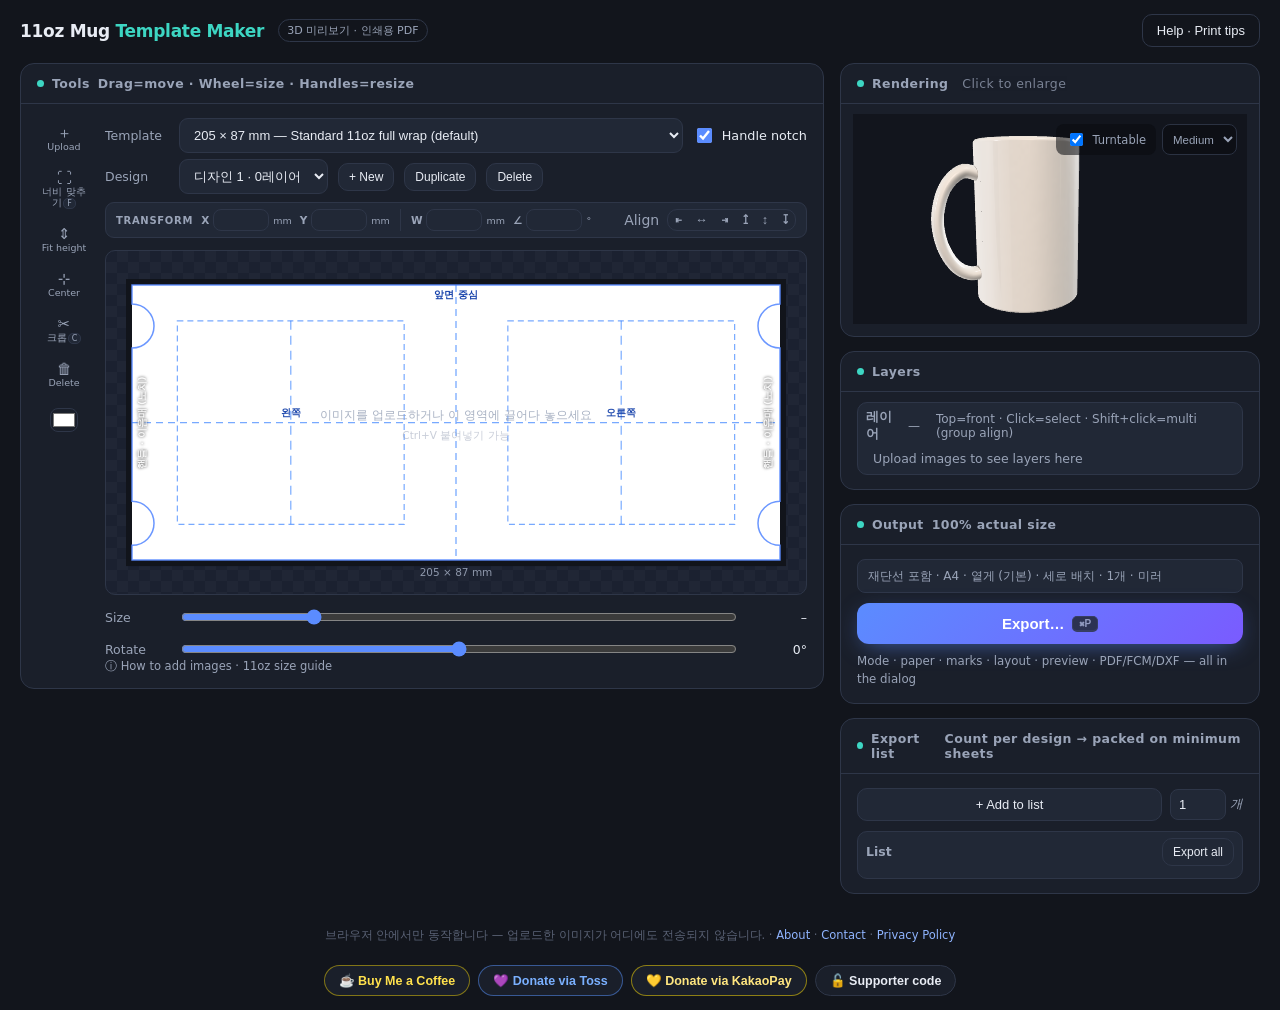
==== commit 53cc52ac: "refactor(ui): 채우기→너비 맞추기로 개명 + 높이 맞추기 버튼을 툴바 너비 맞추기 옆으로 이동(정렬 행에서 제거, .tool 스타일⇕ 변환), i18n(한/일/영)·RE" ====
--- a/index.html
+++ b/index.html
@@ -23,7 +23,8 @@
       <div class="body ed-grid">
         <div class="toolrail" role="toolbar" aria-label="편집 도구">
           <button class="tool" id="fileBtn" title="이미지 업로드… (드래그&드롭 · Ctrl+V 가능)"><span class="ic">＋</span><span class="tl">업로드</span></button>
-          <button class="tool" id="fitBtn" title="면에 꽉 채우기 (단축키 F)"><span class="ic">⛶</span><span class="tl">채우기<kbd>F</kbd></span></button>
+          <button class="tool" id="fitBtn" title="너비를 면에 꽉 차게 맞추기 (단축키 F)"><span class="ic">⛶</span><span class="tl">너비 맞추기<kbd>F</kbd></span></button>
+          <button class="tool" id="hfitBtn" title="선택한 이미지의 높이를 랩(템플릿) 높이에 비율 유지 맞춤"><span class="ic">⇕</span><span class="tl">높이 맞추기</span></button>
           <button class="tool" id="centerBtn" title="가운데 정렬"><span class="ic">⊹</span><span class="tl">가운데</span></button>
           <button class="tool" id="cropBtn" title="선택 이미지를 사각형으로 자르기 (단축키 C)"><span class="ic">✂</span><span class="tl">크롭<kbd>C</kbd></span></button>
           <button class="tool" id="rmBtn" title="선택 이미지 삭제 (Delete)"><span class="ic">🗑</span><span class="tl">삭제</span></button>
@@ -74,8 +75,6 @@
             <button data-a="vc" title="세로 가운데">↕</button>
             <button data-a="b" title="아래쪽 맞춤">↧</button>
           </div>
-          <span class="cb-sep"></span>
-          <button class="btn small" id="hfitBtn" title="선택한 이미지의 높이를 랩(템플릿) 높이에 비율 유지 맞춤">높이 맞추기 (랩 높이)</button>
         </div>
         <div id="cropBar">
           <span>✂ 크롭 모드 — 사각형 안=이동, 모서리 핸들=크기 조절</span>
@@ -381,7 +380,7 @@
   <script src="js/support.js?v=20261010a"></script>
   <script src="js/app.js?v=20261005c"></script>
   <!-- i18n/effects -->
-  <script src="js/i18n.js?v=20261011a"></script>
+  <script src="js/i18n.js?v=20261011b"></script>
   <!-- 3D stage -->
   <script src="js/mv-boot.js?v=20261006f"></script>
 </body>
